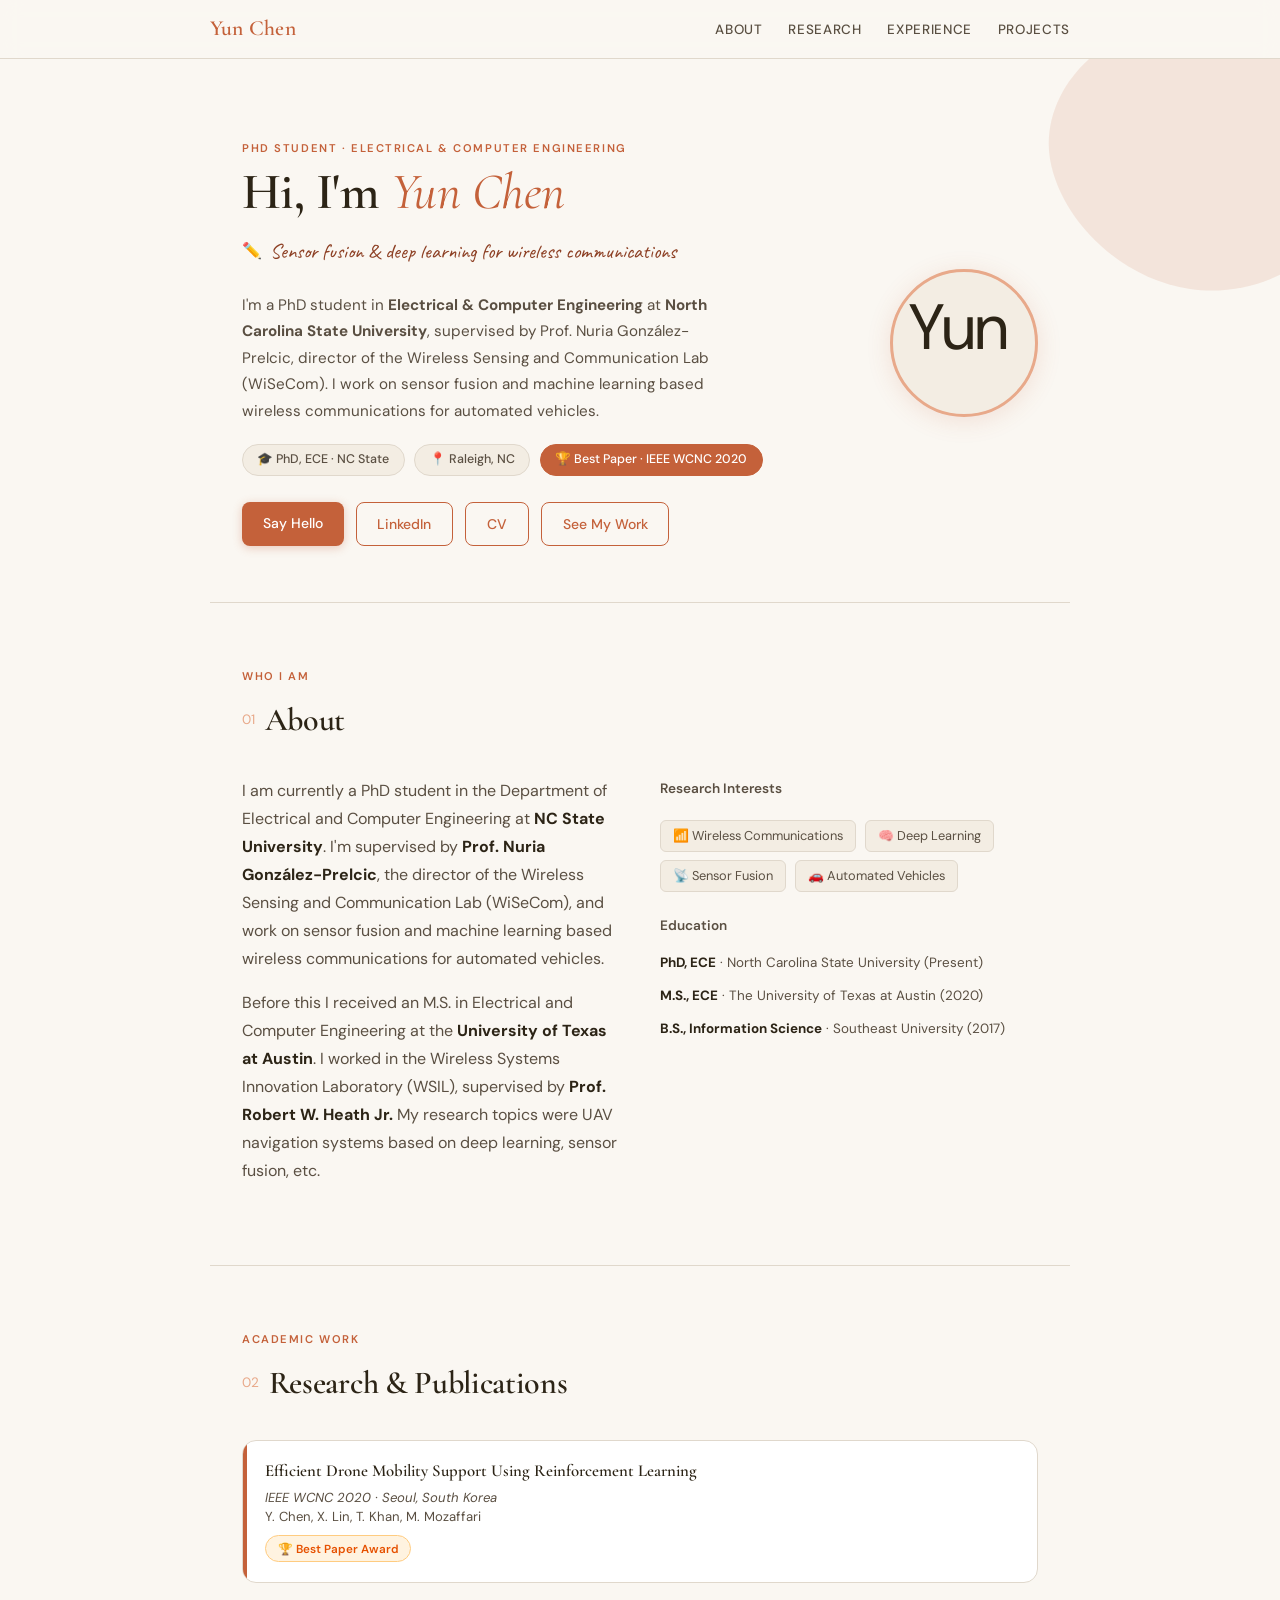
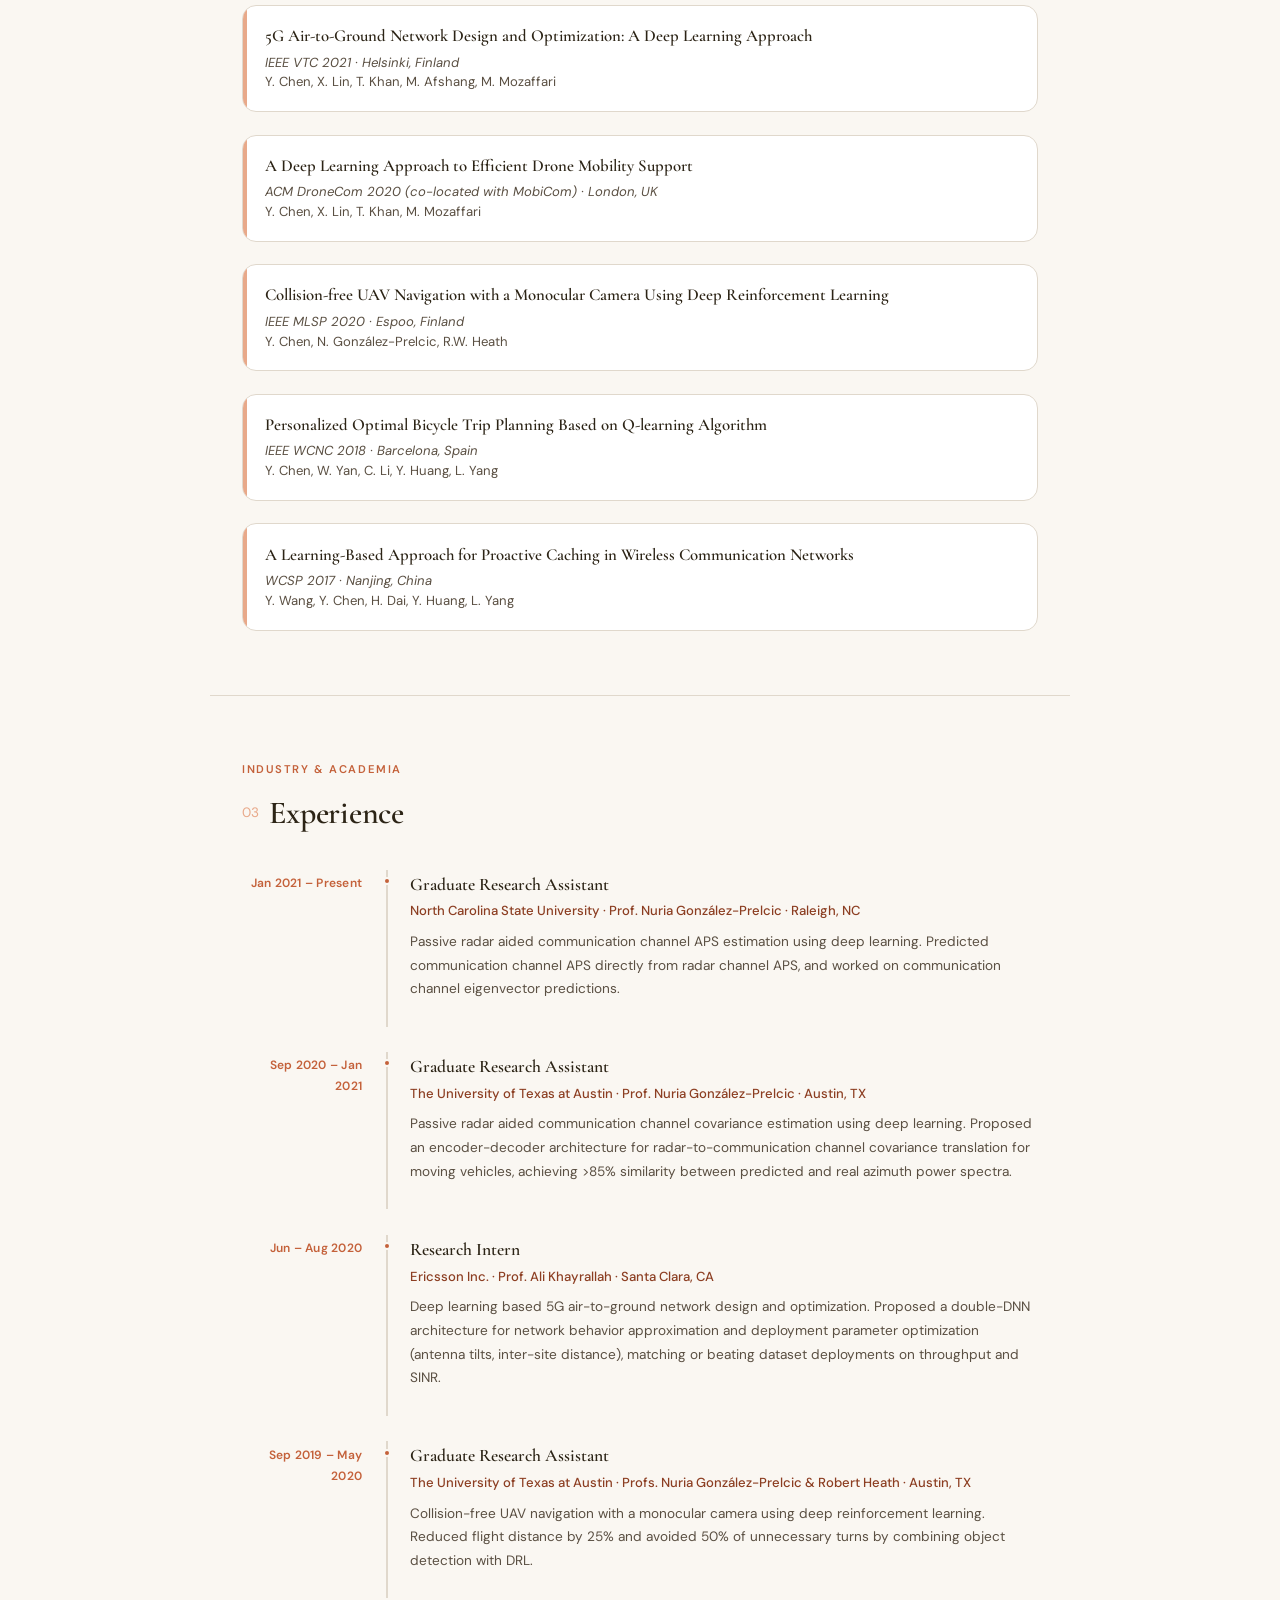
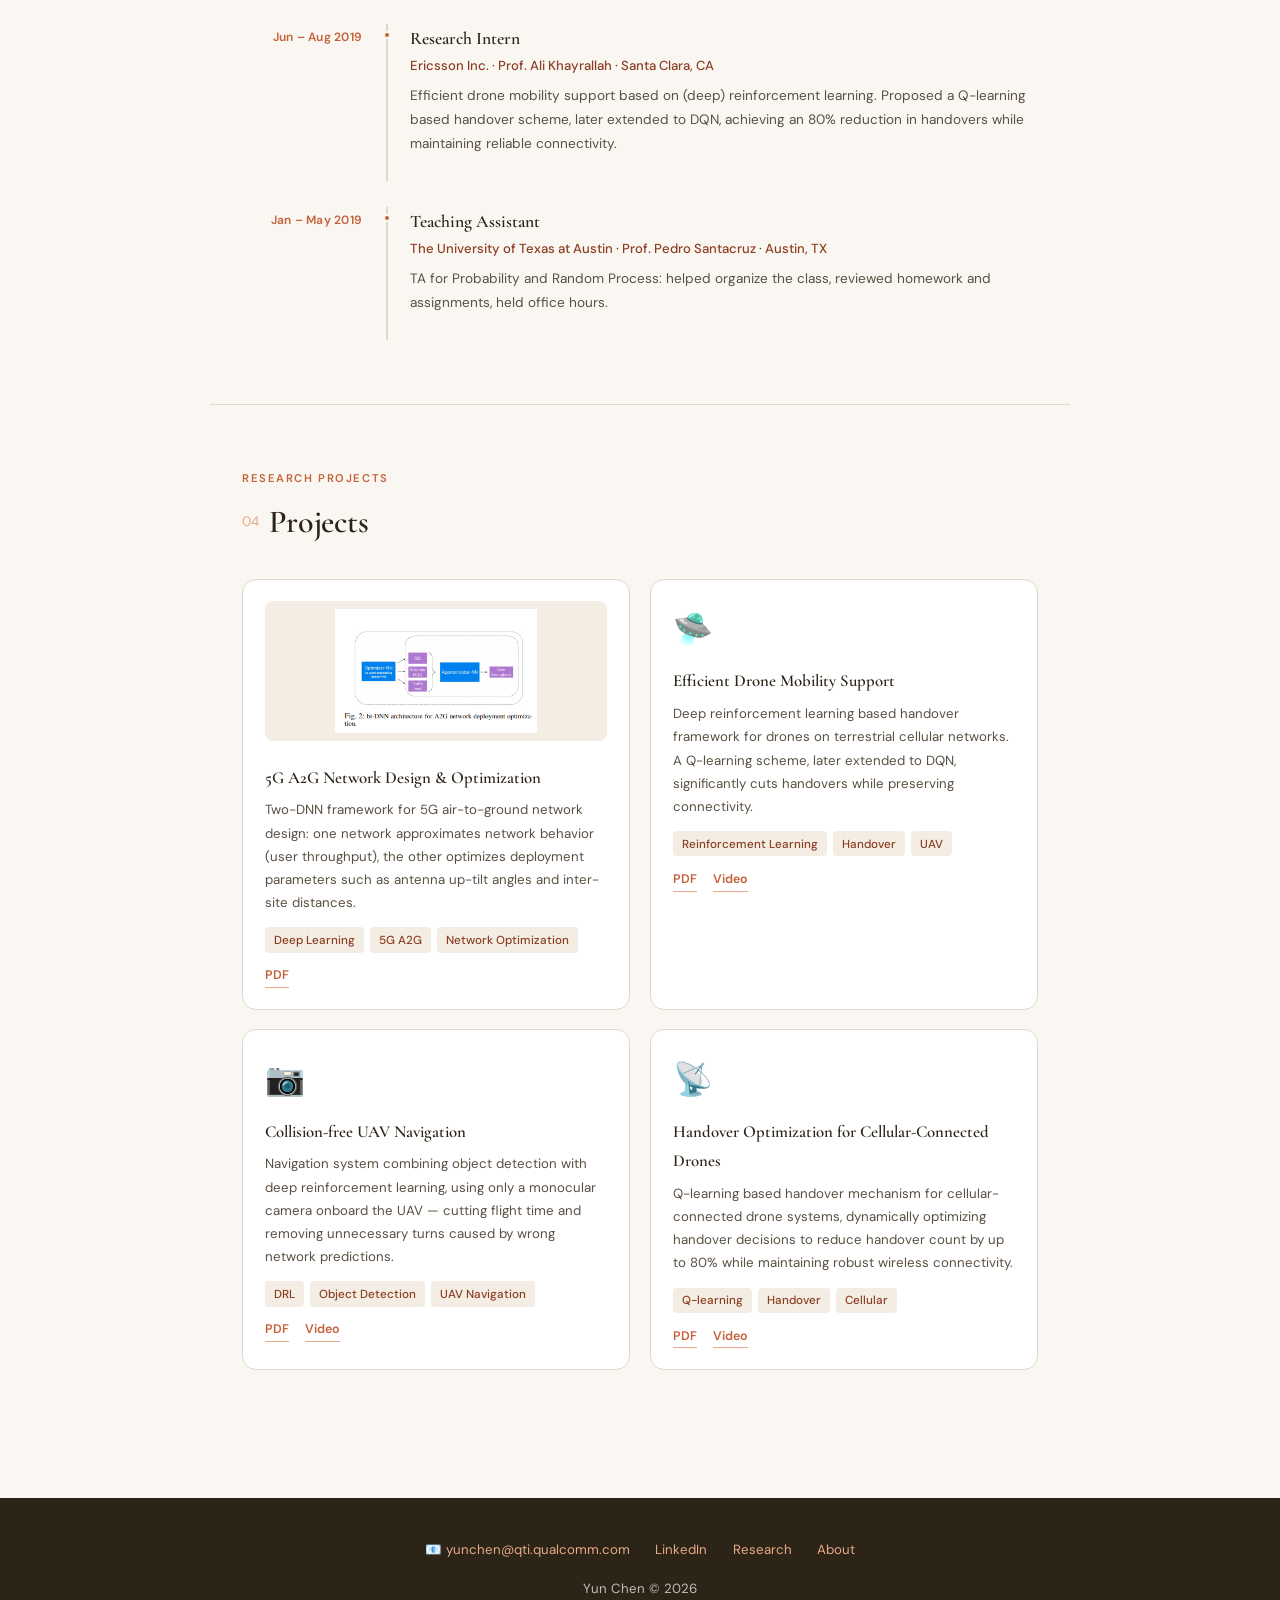
==== index.html @ 5a5adf8f "Replace Hugo/PaperMod site with static HTML/CSS/JS site - Remove Hugo infra: layouts/, _vendor/, the" ====
<!DOCTYPE html>
<html lang="en">
<head>
  <meta charset="UTF-8" />
  <meta name="viewport" content="width=device-width, initial-scale=1.0"/>
  <title>Yun Chen — PhD Student, ECE @ NC State</title>
  <meta name="description" content="Yun Chen — PhD student in Electrical &amp; Computer Engineering at NC State University. Sensor fusion and machine learning for wireless communications on automated vehicles." />
  <link rel="stylesheet" href="css/style.css" />
</head>
<body>

<!-- ═══ NAVIGATION ════════════════════════════ -->
<nav>
  <div class="nav-inner">
    <a class="nav-brand" href="#">Yun Chen</a>
    <ul class="nav-links">
      <li><a href="#about">About</a></li>
      <li><a href="#publications">Research</a></li>
      <li><a href="#experience">Experience</a></li>
      <li><a href="#projects">Projects</a></li>
    </ul>
  </div>
</nav>

<!-- ═══ HERO ══════════════════════════════════ -->
<div class="section-wrap">
  <!-- decorative warm blob -->
  <svg class="deco-blob" style="top:-40px;right:-80px;width:340px" viewBox="0 0 340 300" xmlns="http://www.w3.org/2000/svg">
    <path fill="#c4613a" d="M270,30 C320,50 350,120 330,180 C310,240 240,280 170,270 C100,260 40,200 30,140 C20,80 70,20 130,10 C190,0 220,10 270,30Z"/>
  </svg>

  <div class="hero">
    <div class="hero-text">
      <p class="section-label">PhD Student · Electrical &amp; Computer Engineering</p>
      <h1>Hi, I'm <em>Yun Chen</em></h1>
      <p class="hero-tagline">Sensor fusion &amp; deep learning for wireless communications</p>
      <p style="color:var(--ink-soft); max-width:480px; font-size:.95rem;">
        I'm a PhD student in <strong>Electrical &amp; Computer Engineering</strong> at
        <strong>North Carolina State University</strong>, supervised by
        Prof. Nuria González-Prelcic, director of the Wireless Sensing and
        Communication Lab (WiSeCom). I work on sensor fusion and machine
        learning based wireless communications for automated vehicles.
      </p>
      <div class="hero-meta">
        <span class="badge">🎓 PhD, ECE · NC State</span>
        <span class="badge">📍 Raleigh, NC</span>
        <span class="badge terra">🏆 Best Paper · IEEE WCNC 2020</span>
      </div>
      <div class="hero-cta">
        <a class="btn btn-primary" href="mailto:yunchen@qti.qualcomm.com">Say Hello</a>
        <a class="btn btn-ghost" href="https://www.linkedin.com/in/yun-chen-site/" target="_blank">LinkedIn</a>
        <a class="btn btn-ghost" href="files/CV_yunchen.pdf" target="_blank">CV</a>
        <a class="btn btn-ghost" href="#publications">See My Work</a>
      </div>
    </div>

    <div class="hero-avatar">
      <img src="assets/images/Yun_photo.png" alt="Yun Chen" />
    </div>
  </div>
</div>

<!-- ═══ ABOUT ════════════════════════════════  -->
<section class="section" id="about">
  <p class="section-label">Who I am</p>
  <h2 class="section-title"><span class="num">01</span> About</h2>
  <div class="about-grid">
    <div class="about-copy">
      <p>
        I am currently a PhD student in the Department of Electrical and
        Computer Engineering at <strong>NC State University</strong>. I'm
        supervised by <strong>Prof. Nuria González-Prelcic</strong>, the
        director of the Wireless Sensing and Communication Lab (WiSeCom),
        and work on sensor fusion and machine learning based wireless
        communications for automated vehicles.
      </p>
      <p>
        Before this I received an M.S. in Electrical and Computer
        Engineering at the <strong>University of Texas at Austin</strong>.
        I worked in the Wireless Systems Innovation Laboratory (WSIL),
        supervised by <strong>Prof. Robert W. Heath Jr.</strong> My research
        topics were UAV navigation systems based on deep learning, sensor
        fusion, etc.
      </p>
    </div>

    <div>
      <p style="font-size:.85rem; color:var(--ink-soft); margin-bottom:.8rem; font-weight:600;">Research Interests</p>
      <div class="interests-list">
        <span class="tag">📶 Wireless Communications</span>
        <span class="tag">🧠 Deep Learning</span>
        <span class="tag">📡 Sensor Fusion</span>
        <span class="tag">🚗 Automated Vehicles</span>
      </div>

      <p style="font-size:.85rem; color:var(--ink-soft); margin:1.4rem 0 .8rem; font-weight:600;">Education</p>
      <div class="edu-list">
        <div><strong>PhD, ECE</strong> · North Carolina State University (Present)</div>
        <div><strong>M.S., ECE</strong> · The University of Texas at Austin (2020)</div>
        <div><strong>B.S., Information Science</strong> · Southeast University (2017)</div>
      </div>
    </div>
  </div>
</section>

<!-- ═══ PUBLICATIONS ═════════════════════════  -->
<section class="section" id="publications">
  <p class="section-label">Academic Work</p>
  <h2 class="section-title"><span class="num">02</span> Research &amp; Publications</h2>
  <div class="pub-list">

    <div class="pub-card highlight">
      <h3>Efficient Drone Mobility Support Using Reinforcement Learning</h3>
      <p class="pub-venue">IEEE WCNC 2020 · Seoul, South Korea</p>
      <p>Y. Chen, X. Lin, T. Khan, M. Mozaffari</p>
      <span class="pub-award">🏆 Best Paper Award</span>
    </div>

    <div class="pub-card">
      <h3>5G Air-to-Ground Network Design and Optimization: A Deep Learning Approach</h3>
      <p class="pub-venue">IEEE VTC 2021 · Helsinki, Finland</p>
      <p>Y. Chen, X. Lin, T. Khan, M. Afshang, M. Mozaffari</p>
    </div>

    <div class="pub-card">
      <h3>A Deep Learning Approach to Efficient Drone Mobility Support</h3>
      <p class="pub-venue">ACM DroneCom 2020 (co-located with MobiCom) · London, UK</p>
      <p>Y. Chen, X. Lin, T. Khan, M. Mozaffari</p>
    </div>

    <div class="pub-card">
      <h3>Collision-free UAV Navigation with a Monocular Camera Using Deep Reinforcement Learning</h3>
      <p class="pub-venue">IEEE MLSP 2020 · Espoo, Finland</p>
      <p>Y. Chen, N. González-Prelcic, R.W. Heath</p>
    </div>

    <div class="pub-card">
      <h3>Personalized Optimal Bicycle Trip Planning Based on Q-learning Algorithm</h3>
      <p class="pub-venue">IEEE WCNC 2018 · Barcelona, Spain</p>
      <p>Y. Chen, W. Yan, C. Li, Y. Huang, L. Yang</p>
    </div>

    <div class="pub-card">
      <h3>A Learning-Based Approach for Proactive Caching in Wireless Communication Networks</h3>
      <p class="pub-venue">WCSP 2017 · Nanjing, China</p>
      <p>Y. Wang, Y. Chen, H. Dai, Y. Huang, L. Yang</p>
    </div>

  </div>
</section>

<!-- ═══ EXPERIENCE ════════════════════════════  -->
<section class="section" id="experience">
  <p class="section-label">Industry &amp; Academia</p>
  <h2 class="section-title"><span class="num">03</span> Experience</h2>
  <div class="timeline">

    <div class="tl-item">
      <div class="tl-time">Jan 2021 – Present</div>
      <div class="tl-body">
        <h3>Graduate Research Assistant</h3>
        <div class="org">North Carolina State University · Prof. Nuria González-Prelcic · Raleigh, NC</div>
        <p>Passive radar aided communication channel APS estimation using deep learning.
        Predicted communication channel APS directly from radar channel APS, and worked
        on communication channel eigenvector predictions.</p>
      </div>
    </div>

    <div class="tl-item">
      <div class="tl-time">Sep 2020 – Jan 2021</div>
      <div class="tl-body">
        <h3>Graduate Research Assistant</h3>
        <div class="org">The University of Texas at Austin · Prof. Nuria González-Prelcic · Austin, TX</div>
        <p>Passive radar aided communication channel covariance estimation using deep
        learning. Proposed an encoder-decoder architecture for radar-to-communication
        channel covariance translation for moving vehicles, achieving &gt;85% similarity
        between predicted and real azimuth power spectra.</p>
      </div>
    </div>

    <div class="tl-item">
      <div class="tl-time">Jun – Aug 2020</div>
      <div class="tl-body">
        <h3>Research Intern</h3>
        <div class="org">Ericsson Inc. · Prof. Ali Khayrallah · Santa Clara, CA</div>
        <p>Deep learning based 5G air-to-ground network design and optimization. Proposed
        a double-DNN architecture for network behavior approximation and deployment
        parameter optimization (antenna tilts, inter-site distance), matching or beating
        dataset deployments on throughput and SINR.</p>
      </div>
    </div>

    <div class="tl-item">
      <div class="tl-time">Sep 2019 – May 2020</div>
      <div class="tl-body">
        <h3>Graduate Research Assistant</h3>
        <div class="org">The University of Texas at Austin · Profs. Nuria González-Prelcic &amp; Robert Heath · Austin, TX</div>
        <p>Collision-free UAV navigation with a monocular camera using deep reinforcement
        learning. Reduced flight distance by 25% and avoided 50% of unnecessary turns by
        combining object detection with DRL.</p>
      </div>
    </div>

    <div class="tl-item">
      <div class="tl-time">Jun – Aug 2019</div>
      <div class="tl-body">
        <h3>Research Intern</h3>
        <div class="org">Ericsson Inc. · Prof. Ali Khayrallah · Santa Clara, CA</div>
        <p>Efficient drone mobility support based on (deep) reinforcement learning.
        Proposed a Q-learning based handover scheme, later extended to DQN, achieving an
        80% reduction in handovers while maintaining reliable connectivity.</p>
      </div>
    </div>

    <div class="tl-item">
      <div class="tl-time">Jan – May 2019</div>
      <div class="tl-body">
        <h3>Teaching Assistant</h3>
        <div class="org">The University of Texas at Austin · Prof. Pedro Santacruz · Austin, TX</div>
        <p>TA for Probability and Random Process: helped organize the class, reviewed
        homework and assignments, held office hours.</p>
      </div>
    </div>

  </div>
</section>

<!-- ═══ PROJECTS ══════════════════════════════  -->
<section class="section" id="projects">
  <p class="section-label">Research Projects</p>
  <h2 class="section-title"><span class="num">04</span> Projects</h2>
  <div class="projects-grid">

    <div class="proj-card">
      <img class="proj-thumb" src="assets/images/vtc21-featured.png" alt="Bi-DNN architecture for A2G network deployment optimization" />
      <h3>5G A2G Network Design &amp; Optimization</h3>
      <p>Two-DNN framework for 5G air-to-ground network design: one network approximates
      network behavior (user throughput), the other optimizes deployment parameters such
      as antenna up-tilt angles and inter-site distances.</p>
      <div class="proj-tags">
        <span>Deep Learning</span><span>5G A2G</span><span>Network Optimization</span>
      </div>
      <div class="proj-links">
        <a href="https://arxiv.org/abs/2011.08379" target="_blank">PDF</a>
      </div>
    </div>

    <div class="proj-card">
      <div class="proj-icon">🛸</div>
      <h3>Efficient Drone Mobility Support</h3>
      <p>Deep reinforcement learning based handover framework for drones on terrestrial
      cellular networks. A Q-learning scheme, later extended to DQN, significantly cuts
      handovers while preserving connectivity.</p>
      <div class="proj-tags">
        <span>Reinforcement Learning</span><span>Handover</span><span>UAV</span>
      </div>
      <div class="proj-links">
        <a href="https://dl.acm.org/doi/10.1145/3414045.3415948" target="_blank">PDF</a>
        <a href="https://www.youtube.com/embed/fkpk0JHfNaU" target="_blank">Video</a>
      </div>
    </div>

    <div class="proj-card">
      <div class="proj-icon">📷</div>
      <h3>Collision-free UAV Navigation</h3>
      <p>Navigation system combining object detection with deep reinforcement learning,
      using only a monocular camera onboard the UAV — cutting flight time and removing
      unnecessary turns caused by wrong network predictions.</p>
      <div class="proj-tags">
        <span>DRL</span><span>Object Detection</span><span>UAV Navigation</span>
      </div>
      <div class="proj-links">
        <a href="https://ieeexplore.ieee.org/document/9231577" target="_blank">PDF</a>
        <a href="https://www.youtube.com/embed/M79ctCjrBLc" target="_blank">Video</a>
      </div>
    </div>

    <div class="proj-card">
      <div class="proj-icon">📡</div>
      <h3>Handover Optimization for Cellular-Connected Drones</h3>
      <p>Q-learning based handover mechanism for cellular-connected drone systems,
      dynamically optimizing handover decisions to reduce handover count by up to 80%
      while maintaining robust wireless connectivity.</p>
      <div class="proj-tags">
        <span>Q-learning</span><span>Handover</span><span>Cellular</span>
      </div>
      <div class="proj-links">
        <a href="https://arxiv.org/abs/1911.09715" target="_blank">PDF</a>
        <a href="https://www.youtube.com/embed/KwLzNFFrAYo" target="_blank">Video</a>
      </div>
    </div>

  </div>
</section>

<!-- ═══ FOOTER ════════════════════════════════  -->
<footer>
  <div class="footer-links">
    <a href="mailto:yunchen@qti.qualcomm.com">📧 yunchen@qti.qualcomm.com</a>
    <a href="https://www.linkedin.com/in/yun-chen-site/" target="_blank">LinkedIn</a>
    <a href="#publications">Research</a>
    <a href="#about">About</a>
  </div>
  <p>Yun Chen © <span id="year"></span></p>
</footer>

<script src="js/main.js"></script>
</body>
</html>
---- css/style.css ----
/* ═══════════════════════════════════════════════
   style.css  —  Yun Chen Personal Site
   Font: Cormorant Garamond (headings/display)
         DM Sans (body)
         Caveat (handwritten accents)
   ═══════════════════════════════════════════════ */

/* ─── GOOGLE FONTS ─────────────────────────────── */
@import url('https://fonts.googleapis.com/css2?family=Cormorant+Garamond:ital,wght@0,300;0,400;0,500;0,600;0,700;1,400;1,600&family=DM+Sans:wght@300;400;500;600&family=Caveat:wght@500;600&display=swap');

/* ─── DESIGN TOKENS ────────────────────────────── */
:root {
  --ivory:      #faf7f2;
  --cream:      #f3ede3;
  --terra:      #c4613a;
  --terra-lt:   #e8a98a;
  --terra-dk:   #8c3e22;
  --ink:        #2c2416;
  --ink-soft:   #5a4f42;
  --rule:       #e0d8cc;
  --radius:     14px;
  --max-w:      860px;

  --font-display: 'Cormorant Garamond', Georgia, serif;
  --font-body:    'DM Sans', system-ui, sans-serif;
  --font-hand:    'Caveat', cursive;
}

/* ─── RESET ────────────────────────────────────── */
*, *::before, *::after { box-sizing: border-box; margin: 0; padding: 0; }
html { scroll-behavior: smooth; }

body {
  background: var(--ivory);
  color: var(--ink);
  font-family: var(--font-body);
  font-weight: 400;
  line-height: 1.75;
  font-size: 16px;
}

/* ─── DECORATIVE BLOB ──────────────────────────── */
.deco-blob { position: absolute; z-index: 0; opacity: .12; pointer-events: none; }
.section-wrap { position: relative; overflow: hidden; }

/* ─── NAVIGATION ────────────────────────────────  */
nav {
  position: sticky; top: 0; z-index: 100;
  background: rgba(250,247,242,.88);
  backdrop-filter: blur(10px);
  border-bottom: 1px solid var(--rule);
  padding: 0 2rem;
}
.nav-inner {
  max-width: var(--max-w); margin: auto;
  display: flex; align-items: center; justify-content: space-between;
  height: 58px;
}
.nav-brand {
  font-family: var(--font-display);
  font-size: 1.35rem; font-weight: 600;
  color: var(--terra); text-decoration: none;
  letter-spacing: .01em;
}
.nav-links { display: flex; gap: 1.6rem; list-style: none; }
.nav-links a {
  text-decoration: none; font-size: .84rem; font-weight: 500;
  color: var(--ink-soft); letter-spacing: .05em; text-transform: uppercase;
  transition: color .2s;
}
.nav-links a:hover { color: var(--terra); }

/* ─── HERO ──────────────────────────────────────  */
.hero {
  max-width: var(--max-w); margin: 0 auto;
  padding: 5rem 2rem 3.5rem;
  display: grid; grid-template-columns: 1fr auto;
  gap: 3rem; align-items: center;
}
.hero-text h1 {
  font-family: var(--font-display);
  font-size: clamp(2.4rem, 5.5vw, 3.2rem);
  font-weight: 600;
  line-height: 1.12; color: var(--ink);
  letter-spacing: -.01em;
}
.hero-text h1 em {
  font-style: italic; color: var(--terra);
  font-weight: 400;
}
.hero-tagline {
  font-family: var(--font-hand);
  font-size: 1.3rem; color: var(--terra-dk);
  margin: .7rem 0 1.4rem;
  display: flex; align-items: center; gap: .5rem;
}
.hero-tagline::before { content: "✏️"; font-size: 1rem; }
.hero-meta { display: flex; flex-wrap: wrap; gap: .6rem; margin-top: 1.2rem; }
.badge {
  display: inline-flex; align-items: center; gap: .35rem;
  background: var(--cream); border: 1px solid var(--rule);
  border-radius: 99px; padding: .28rem .9rem;
  font-size: .78rem; font-weight: 500; color: var(--ink-soft);
}
.badge.terra { background: var(--terra); color: #fff; border-color: var(--terra); }
.hero-avatar {
  width: 148px; height: 148px; border-radius: 50%;
  background: var(--cream);
  border: 3px solid var(--terra-lt);
  display: flex; align-items: center; justify-content: center;
  font-size: 4rem; flex-shrink: 0; position: relative;
  box-shadow: 0 4px 24px rgba(196,97,58,.15);
  overflow: hidden;
}
.hero-avatar img { width: 100%; height: 100%; object-fit: cover; border-radius: 50%; }
.hero-avatar::after {
  content: "";
  position: absolute; inset: -10px; border-radius: 50%;
  border: 2px dashed var(--terra-lt);
  animation: spin-slow 24s linear infinite;
}
@keyframes spin-slow { to { transform: rotate(360deg); } }
.hero-cta { display: flex; gap: .75rem; flex-wrap: wrap; margin-top: 1.6rem; }
.btn {
  display: inline-block; text-decoration: none;
  padding: .55rem 1.3rem; border-radius: 8px;
  font-size: .875rem; font-weight: 500; transition: all .2s;
}
.btn-primary {
  background: var(--terra); color: #fff;
  box-shadow: 0 2px 10px rgba(196,97,58,.3);
}
.btn-primary:hover { background: var(--terra-dk); transform: translateY(-1px); }
.btn-ghost {
  background: transparent; color: var(--terra);
  border: 1.5px solid var(--terra);
}
.btn-ghost:hover { background: var(--cream); }

/* ─── SECTION COMMON ─────────────────────────────  */
.section {
  max-width: var(--max-w); margin: 0 auto;
  padding: 4rem 2rem;
  border-top: 1px solid var(--rule);
}
.section-label {
  font-size: .7rem; font-weight: 600; letter-spacing: .14em;
  text-transform: uppercase; color: var(--terra); margin-bottom: .35rem;
}
.section-title {
  font-family: var(--font-display);
  font-size: 2rem; font-weight: 600;
  color: var(--ink); margin-bottom: 1.8rem;
  display: flex; align-items: center; gap: .55rem;
  letter-spacing: -.01em;
}
.section-title .num {
  font-size: .85rem; font-weight: 400;
  color: var(--terra-lt); font-family: var(--font-body);
  margin-right: .1rem; vertical-align: middle;
}

/* ─── ABOUT ──────────────────────────────────────  */
.about-grid {
  display: grid; grid-template-columns: 1fr 1fr; gap: 2.5rem;
  align-items: start;
}
.about-copy p { color: var(--ink-soft); margin-bottom: 1rem; }
.about-copy p strong { color: var(--ink); }
.interests-list { display: flex; flex-wrap: wrap; gap: .55rem; margin-top: 1.2rem; }
.tag {
  background: var(--cream); border: 1px solid var(--rule);
  border-radius: 6px; padding: .22rem .75rem;
  font-size: .8rem; color: var(--ink-soft);
}
.edu-list { display: flex; flex-direction: column; gap: .6rem; font-size: .84rem; color: var(--ink-soft); }
.edu-list strong { color: var(--ink); }

/* ─── PUBLICATIONS ───────────────────────────────  */
.pub-list { display: flex; flex-direction: column; gap: 1.4rem; }
.pub-card {
  background: #fff; border: 1px solid var(--rule);
  border-radius: var(--radius); padding: 1.2rem 1.4rem;
  transition: box-shadow .2s, transform .2s;
  position: relative; overflow: hidden;
}
.pub-card::before {
  content: ""; position: absolute; left: 0; top: 0; bottom: 0;
  width: 4px; background: var(--terra-lt); border-radius: 4px 0 0 4px;
}
.pub-card.highlight::before { background: var(--terra); }
.pub-card:hover { box-shadow: 0 6px 24px rgba(0,0,0,.07); transform: translateY(-2px); }
.pub-card h3 {
  font-family: var(--font-display);
  font-size: 1.05rem; font-weight: 600;
  color: var(--ink); margin-bottom: .3rem; line-height: 1.35;
}
.pub-card p { font-size: .82rem; color: var(--ink-soft); line-height: 1.5; }
.pub-award {
  display: inline-block; margin-top: .5rem;
  background: #fff3e0; border: 1px solid #ffcc80; border-radius: 99px;
  padding: .15rem .7rem; font-size: .73rem; font-weight: 600; color: #e65100;
}
.pub-venue { font-style: italic; color: var(--terra-dk); }

/* ─── EXPERIENCE ─────────────────────────────────  */
.timeline { display: flex; flex-direction: column; }
.tl-item { display: grid; grid-template-columns: 120px 1fr; gap: 1.5rem; }
.tl-item + .tl-item { padding-top: 1.6rem; }
.tl-time {
  text-align: right; font-size: .75rem; color: var(--terra);
  font-weight: 600; padding-top: .2rem; letter-spacing: .02em;
}
.tl-body {
  padding-bottom: 1.6rem; border-left: 2px solid var(--rule);
  padding-left: 1.4rem; position: relative;
}
.tl-body::before {
  content: "";
  position: absolute; left: -5px; top: .45rem;
  width: 8px; height: 8px; border-radius: 50%;
  background: var(--terra); border: 2px solid var(--ivory);
}
.tl-body h3 {
  font-family: var(--font-display);
  font-size: 1.1rem; font-weight: 600; color: var(--ink);
}
.tl-body .org { font-size: .82rem; color: var(--terra-dk); font-weight: 500; margin-bottom: .4rem; }
.tl-body p { font-size: .85rem; color: var(--ink-soft); }

/* ─── PROJECTS ───────────────────────────────────  */
.projects-grid { display: grid; grid-template-columns: 1fr 1fr; gap: 1.2rem; }
.proj-card {
  background: #fff; border: 1px solid var(--rule); border-radius: var(--radius);
  padding: 1.3rem 1.4rem;
  transition: box-shadow .2s, transform .2s;
}
.proj-card:hover { box-shadow: 0 6px 20px rgba(0,0,0,.07); transform: translateY(-2px); }
.proj-icon { font-size: 2rem; margin-bottom: .6rem; }
.proj-thumb {
  width: 100%; max-height: 140px; object-fit: contain;
  background: var(--cream); border-radius: 8px;
  margin-bottom: .8rem; padding: .5rem;
}
.proj-card h3 {
  font-family: var(--font-display);
  font-size: 1.05rem; font-weight: 600; margin-bottom: .4rem;
}
.proj-card p { font-size: .83rem; color: var(--ink-soft); }
.proj-tags { display: flex; flex-wrap: wrap; gap: .4rem; margin-top: .8rem; }
.proj-tags span {
  background: var(--cream); border-radius: 4px; padding: .15rem .55rem;
  font-size: .73rem; color: var(--terra-dk); font-weight: 500;
}
.proj-links { display: flex; gap: 1rem; margin-top: .8rem; }
.proj-links a {
  font-size: .78rem; font-weight: 600; color: var(--terra);
  text-decoration: none; border-bottom: 1px solid var(--terra-lt);
}
.proj-links a:hover { color: var(--terra-dk); }

/* ─── FOOTER ─────────────────────────────────────  */
footer {
  margin-top: 4rem;
  background: var(--ink); color: rgba(255,255,255,.7);
  padding: 2.5rem 2rem;
  text-align: center; font-size: .83rem;
}
footer a { color: var(--terra-lt); text-decoration: none; }
footer a:hover { color: #fff; }
.footer-links { display: flex; justify-content: center; gap: 1.6rem; margin-bottom: 1rem; flex-wrap: wrap; }

/* ─── RESPONSIVE ─────────────────────────────────  */
@media (max-width: 640px) {
  .hero { grid-template-columns: 1fr; }
  .hero-avatar { display: none; }
  .about-grid, .projects-grid { grid-template-columns: 1fr; }
  .tl-item { grid-template-columns: 1fr; }
  .tl-time { text-align: left; }
  .tl-body { border-left: none; padding-left: 0; }
  .tl-body::before { display: none; }
}
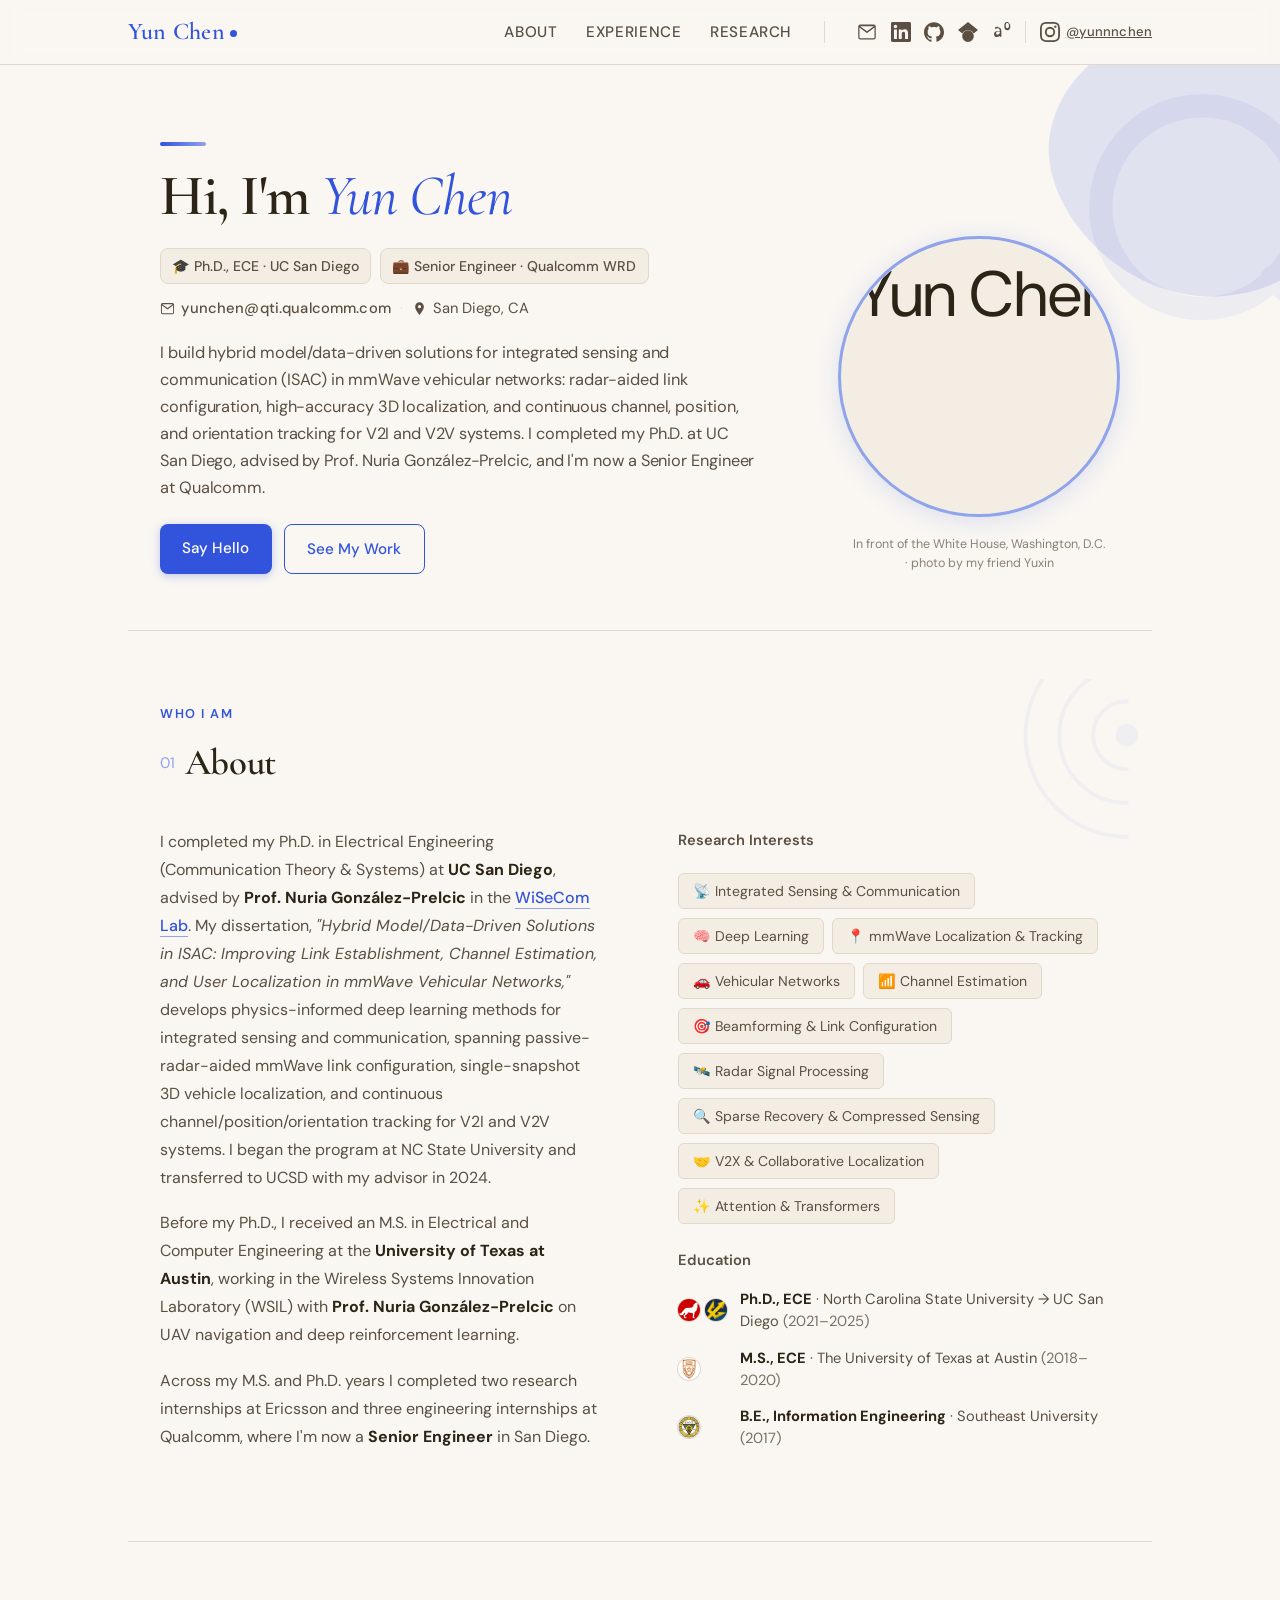
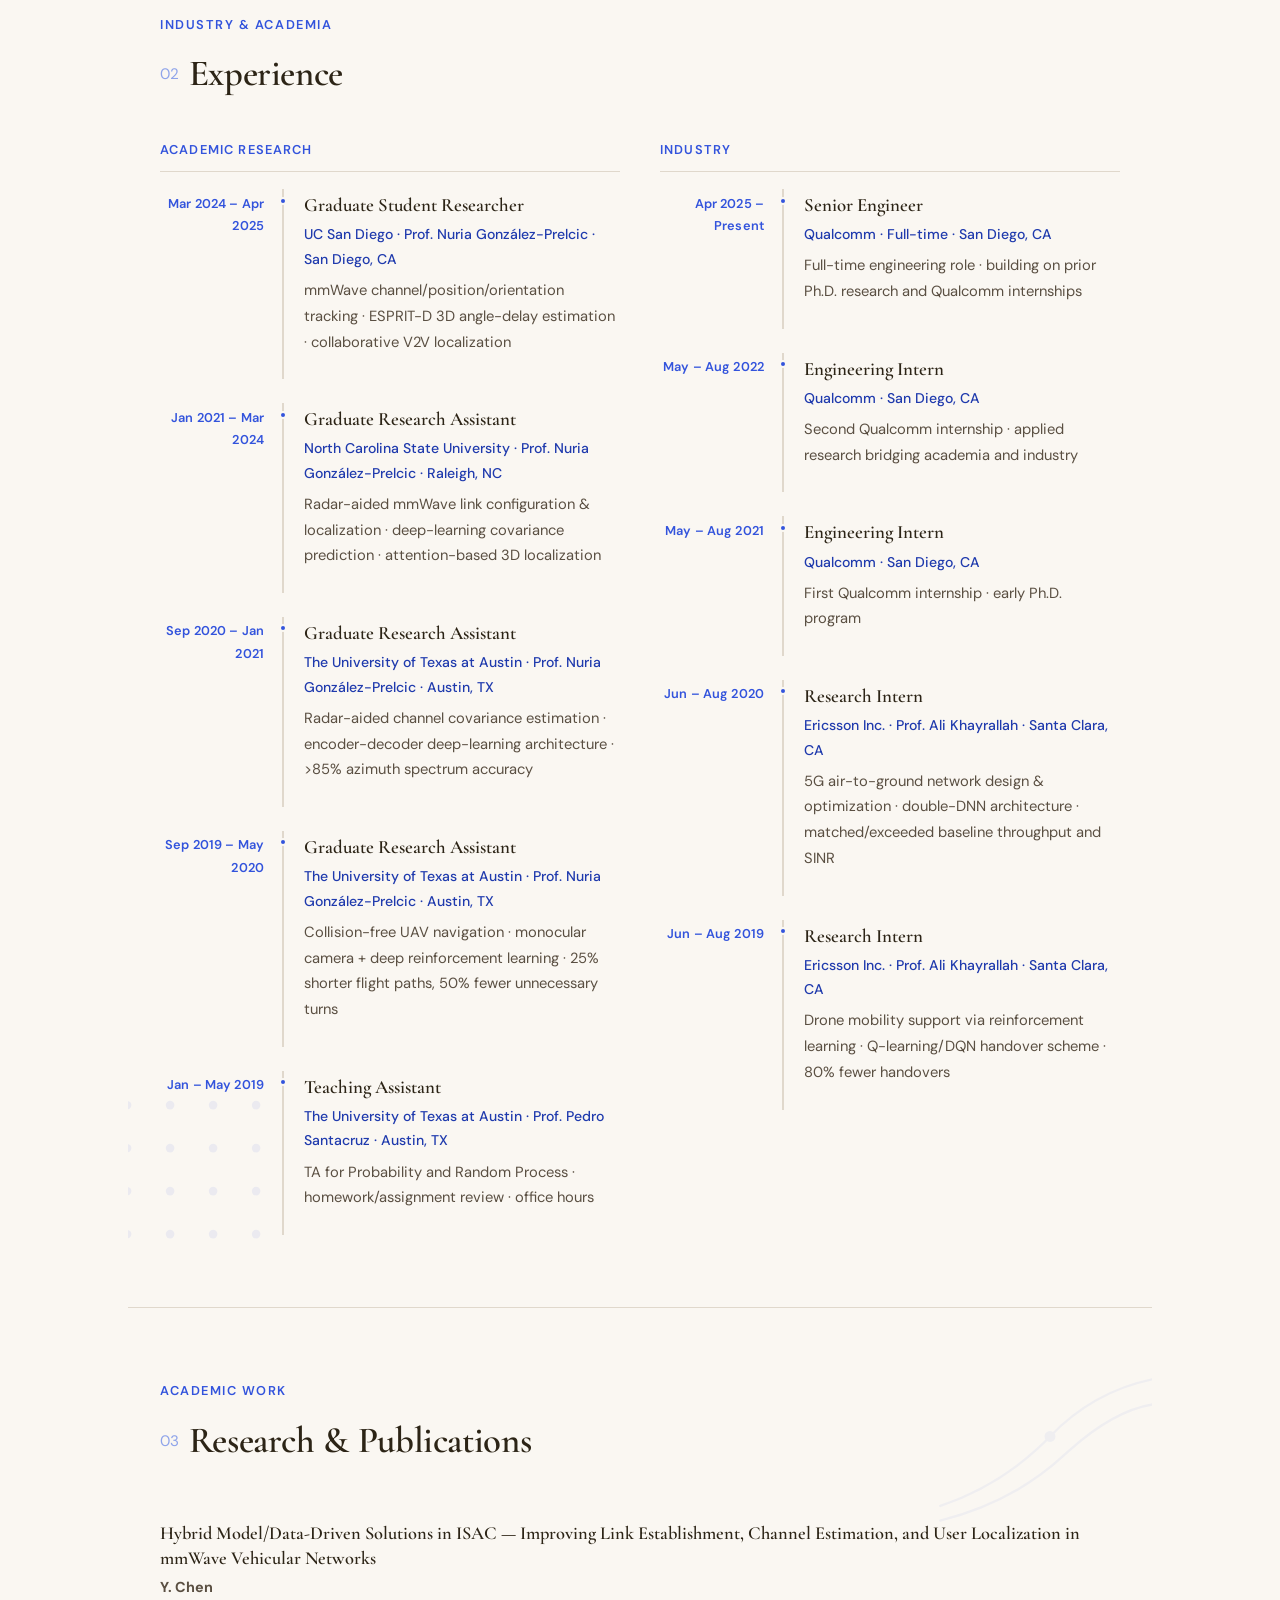
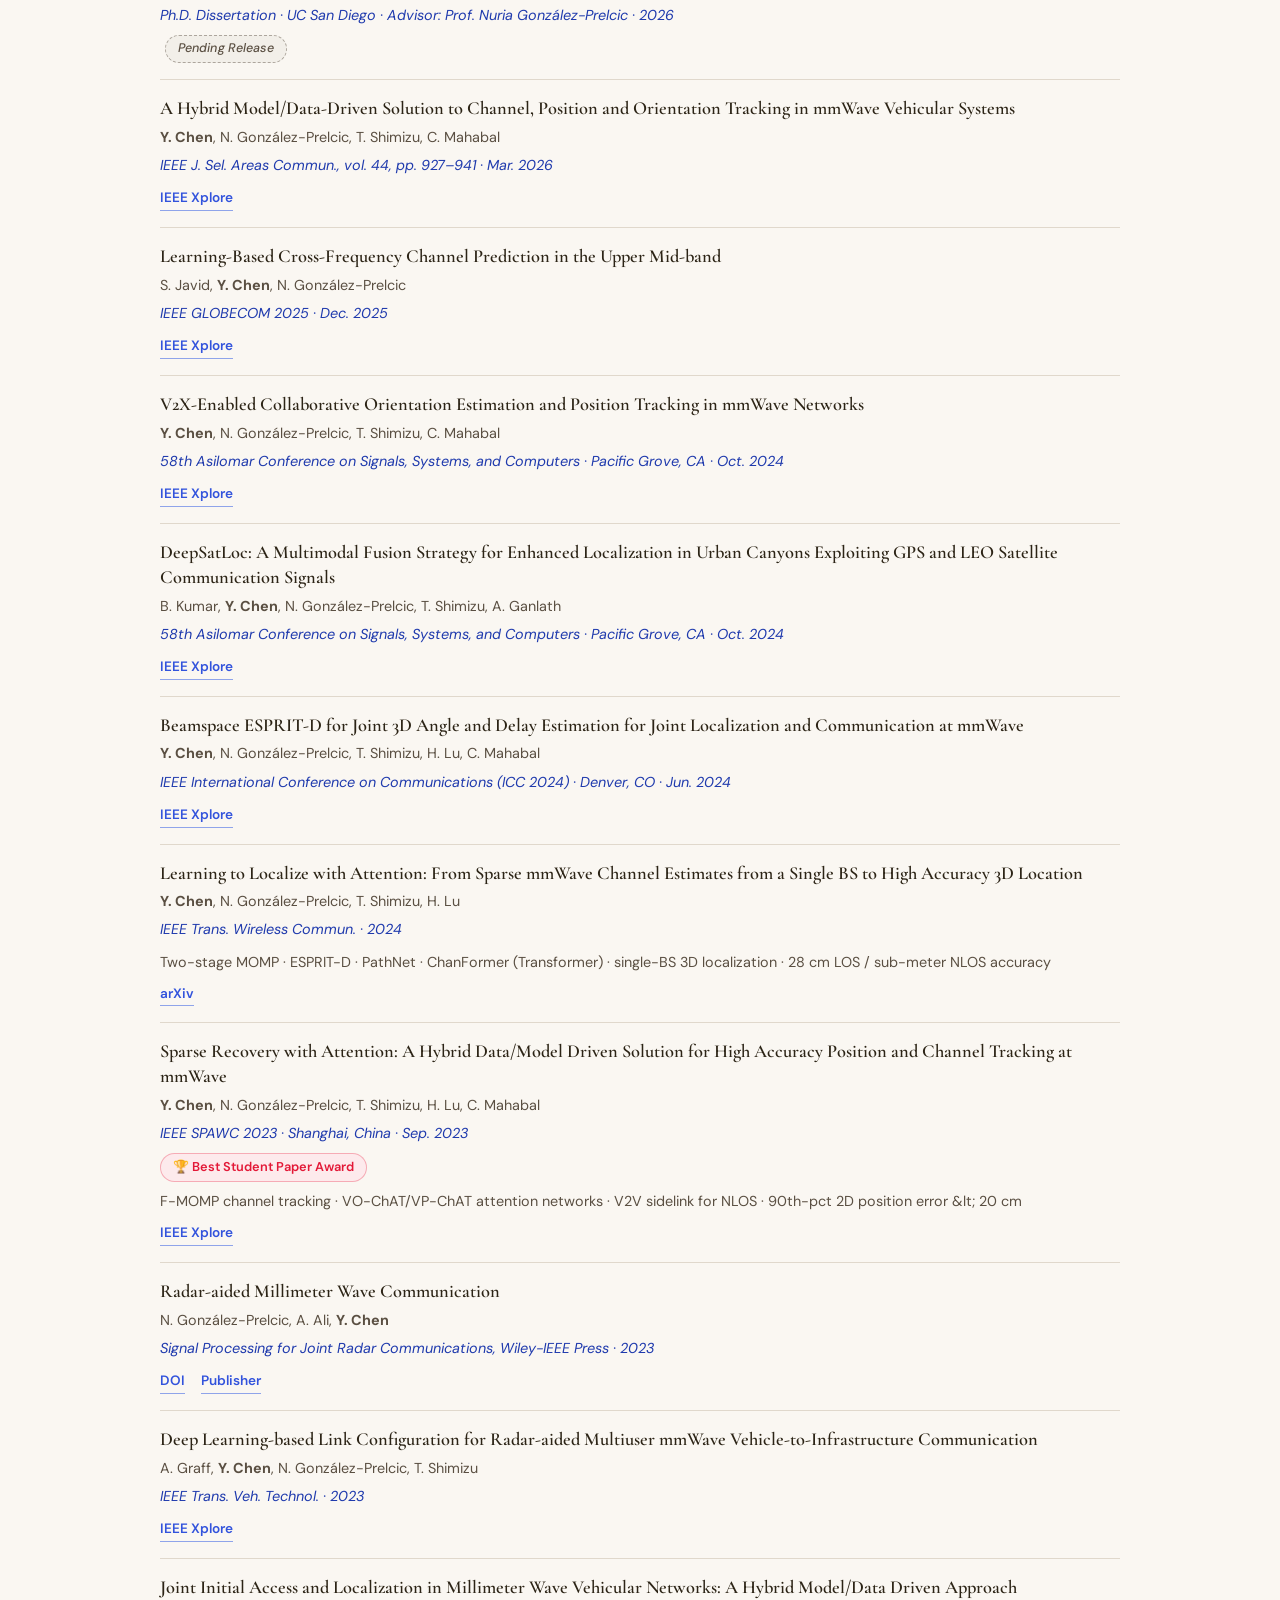
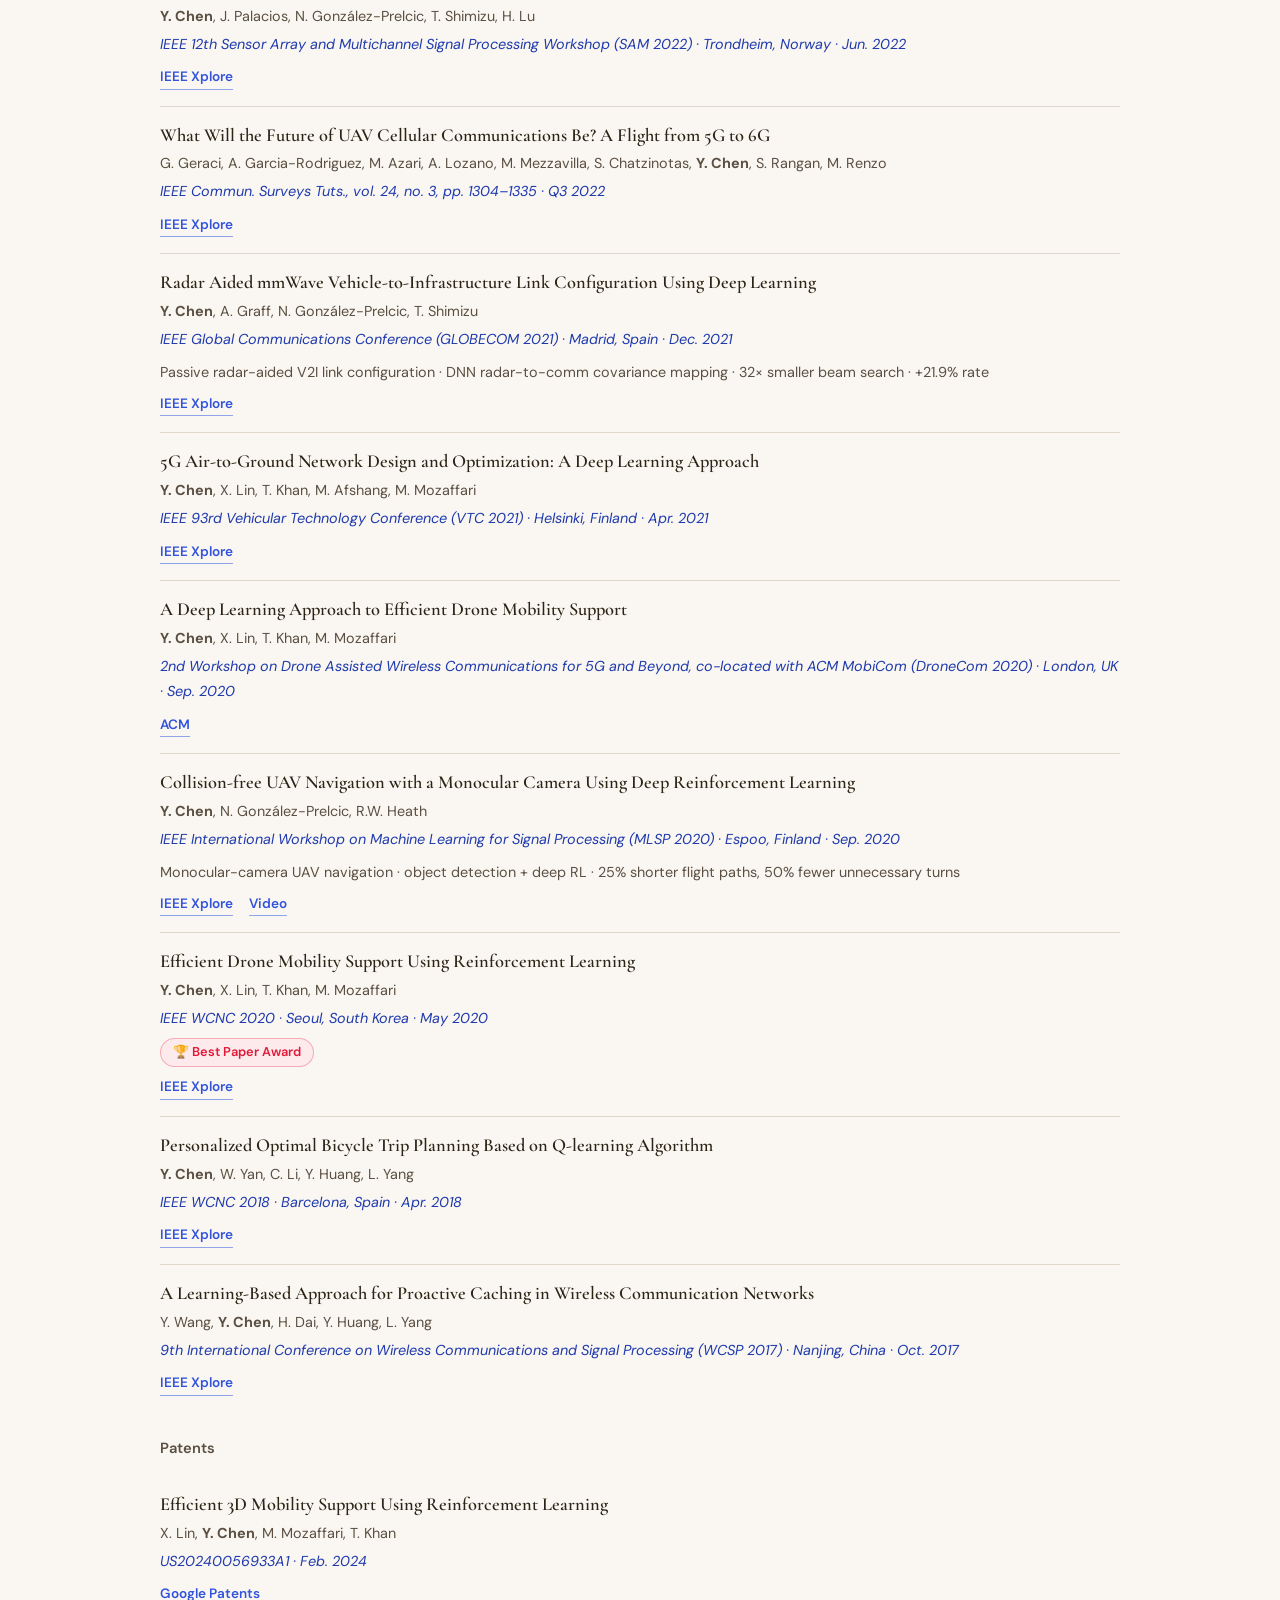
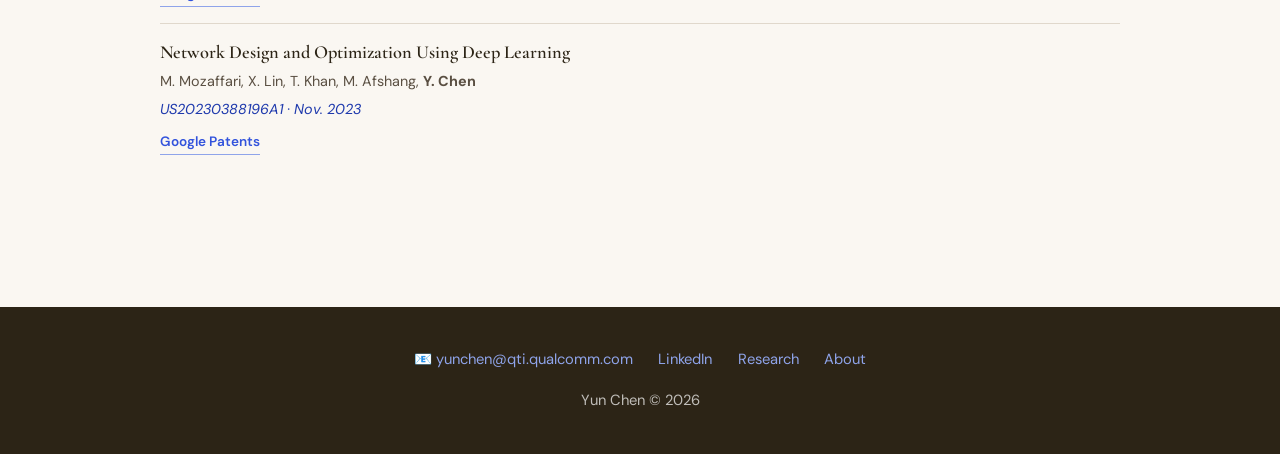
==== commit 6d04ac2b: "Rebuild site as plain HTML/CSS/JS with real content and richer publications - Add favicon, education" ====
--- a/index.html
+++ b/index.html
@@ -3,8 +3,9 @@
 <head>
   <meta charset="UTF-8" />
   <meta name="viewport" content="width=device-width, initial-scale=1.0"/>
-  <title>Yun Chen — PhD Student, ECE @ NC State</title>
-  <meta name="description" content="Yun Chen — PhD student in Electrical &amp; Computer Engineering at NC State University. Sensor fusion and machine learning for wireless communications on automated vehicles." />
+  <title>Yun Chen — Ph.D. · Senior Engineer, Qualcomm</title>
+  <meta name="description" content="Yun Chen — Ph.D. in Electrical Engineering from UC San Diego, now a Senior Engineer at Qualcomm. Hybrid model/data-driven ISAC: mmWave link configuration, localization, and tracking for vehicular networks." />
+  <link rel="icon" href="favicon.svg" type="image/svg+xml" />
   <link rel="stylesheet" href="css/style.css" />
 </head>
 <body>
@@ -12,284 +13,311 @@
 <!-- ═══ NAVIGATION ════════════════════════════ -->
 <nav>
   <div class="nav-inner">
-    <a class="nav-brand" href="#">Yun Chen</a>
-    <ul class="nav-links">
-      <li><a href="#about">About</a></li>
-      <li><a href="#publications">Research</a></li>
-      <li><a href="#experience">Experience</a></li>
-      <li><a href="#projects">Projects</a></li>
-    </ul>
+    <a class="nav-brand" href="#">Yun Chen<span></span></a>
+    <div class="nav-right">
+      <ul class="nav-links">
+        <li><a href="#about">About</a></li>
+        <li><a href="#experience">Experience</a></li>
+        <li><a href="#publications">Research</a></li>
+      </ul>
+      <ul class="nav-social">
+        <li><a href="mailto:yunchen@qti.qualcomm.com" aria-label="Email" title="Email">
+          <svg viewBox="0 0 24 24" role="img" aria-hidden="true"><path d="M1.5 5.5A2.5 2.5 0 0 1 4 3h16a2.5 2.5 0 0 1 2.5 2.5v13A2.5 2.5 0 0 1 20 21H4a2.5 2.5 0 0 1-2.5-2.5v-13Zm2.2-.5 8.3 6.2L20.3 5H3.7ZM21 6.7l-8.4 6.3a1 1 0 0 1-1.2 0L3 6.7v11.8c0 .6.4 1 1 1h16c.6 0 1-.4 1-1V6.7Z"/></svg>
+        </a></li>
+        <li><a href="https://www.linkedin.com/in/yun-chen-site/" target="_blank" rel="noopener" aria-label="LinkedIn" title="LinkedIn">
+          <svg viewBox="0 0 24 24" role="img" aria-hidden="true"><path d="M20.447 20.452h-3.554v-5.569c0-1.328-.027-3.037-1.852-3.037-1.853 0-2.136 1.445-2.136 2.939v5.667H9.351V9h3.414v1.561h.046c.477-.9 1.637-1.85 3.37-1.85 3.601 0 4.267 2.37 4.267 5.455v6.286zM5.337 7.433c-1.144 0-2.063-.926-2.063-2.065 0-1.138.92-2.063 2.063-2.063 1.14 0 2.064.925 2.064 2.063 0 1.139-.925 2.065-2.064 2.065zm1.782 13.019H3.555V9h3.564v11.452zM22.225 0H1.771C.792 0 0 .774 0 1.729v20.542C0 23.227.792 24 1.771 24h20.451C23.2 24 24 23.227 24 22.271V1.729C24 .774 23.2 0 22.225 0z"/></svg>
+        </a></li>
+        <li><a href="https://github.com/YunChen011" target="_blank" rel="noopener" aria-label="GitHub" title="GitHub">
+          <svg viewBox="0 0 24 24" role="img" aria-hidden="true"><path d="M12 .297c-6.63 0-12 5.373-12 12 0 5.303 3.438 9.8 8.205 11.385.6.113.82-.258.82-.577 0-.285-.01-1.04-.015-2.04-3.338.724-4.042-1.61-4.042-1.61C4.422 18.07 3.633 17.7 3.633 17.7c-1.087-.744.084-.729.084-.729 1.205.084 1.838 1.236 1.838 1.236 1.07 1.835 2.809 1.305 3.495.998.108-.776.417-1.305.76-1.605-2.665-.3-5.466-1.332-5.466-5.93 0-1.31.465-2.38 1.235-3.22-.135-.303-.54-1.523.105-3.176 0 0 1.005-.322 3.3 1.23.96-.267 1.98-.399 3-.405 1.02.006 2.04.138 3 .405 2.28-1.552 3.285-1.23 3.285-1.23.645 1.653.24 2.873.12 3.176.765.84 1.23 1.91 1.23 3.22 0 4.61-2.805 5.625-5.475 5.92.42.36.81 1.096.81 2.22 0 1.606-.015 2.896-.015 3.286 0 .315.21.69.825.57C20.565 22.092 24 17.592 24 12.297c0-6.627-5.373-12-12-12"/></svg>
+        </a></li>
+        <li><a href="https://scholar.google.com/citations?user=slpLIY8AAAAJ&hl=en" target="_blank" rel="noopener" aria-label="Google Scholar" title="Google Scholar">
+          <svg viewBox="0 0 24 24" role="img" aria-hidden="true"><path d="M5.242 13.769L0 9.5 12 0l12 9.5-5.242 4.269C17.548 11.249 14.978 9.5 12 9.5c-2.977 0-5.548 1.748-6.758 4.269zM12 10a7 7 0 1 0 0 14 7 7 0 0 0 0-14z"/></svg>
+        </a></li>
+        <li><a href="https://www.researchgate.net/profile/Yun-Chen-57" target="_blank" rel="noopener" aria-label="ResearchGate" title="ResearchGate">
+          <svg viewBox="0 0 24 24" role="img" aria-hidden="true"><path d="M19.586 0c-.818 0-1.508.19-2.073.565-.563.377-.97.936-1.213 1.68a3.193 3.193 0 0 0-.112.437 8.365 8.365 0 0 0-.078.53 9 9 0 0 0-.05.727c-.01.282-.013.621-.013 1.016a31.121 31.121 0 0 0 .014 1.017c.01.28.027.523.05.727.023.203.048.38.078.529.03.148.068.294.111.437.243.744.65 1.303 1.214 1.68.565.376 1.255.564 2.073.564.786 0 1.469-.212 2.05-.635.579-.423.983-.997 1.208-1.72.06-.18.109-.344.146-.494.037-.15.065-.313.081-.483.017-.17.028-.36.034-.568.006-.207.009-.454.009-.738 0-.31-.006-.578-.019-.804a5.667 5.667 0 0 0-.06-.599 3.24 3.24 0 0 0-.108-.47c-.043-.144-.093-.288-.151-.432a3.397 3.397 0 0 0-1.208-1.514C21.055.212 20.372 0 19.586 0zm.006 1.19c.484 0 .87.132 1.16.397.288.264.487.622.596 1.073.05.207.086.44.106.699.02.259.03.573.03.94 0 .376-.01.695-.03.955-.02.26-.055.492-.106.699-.11.451-.308.809-.596 1.073-.29.264-.676.397-1.16.397-.484 0-.87-.133-1.16-.397-.288-.264-.487-.622-.596-1.073a4.062 4.062 0 0 1-.106-.699 11.29 11.29 0 0 1-.03-.954c0-.368.01-.682.03-.94.02-.26.055-.493.106-.7.11-.451.308-.809.596-1.073.29-.265.676-.397 1.16-.397zM8.217 5.836c-1.69 0-2.79.42-3.681 1.204l.759 1.24c.774-.564 1.469-.834 2.446-.834 1.83 0 2.755.984 2.755 2.94v.699c-.699-.17-1.44-.255-2.216-.255-2.612 0-4.638 1.322-4.638 3.738 0 2.415 1.865 3.35 3.71 3.35 1.578 0 2.556-.578 3.201-1.421v1.209h1.902v-7.028c0-2.98-1.744-4.482-4.438-4.482zm.343 5.518c.712 0 1.4.096 2.033.288v1.107c0 1.322-1.152 2.415-2.688 2.415-1.152 0-1.9-.578-1.9-1.66 0-1.323 1.322-2.15 2.555-2.15z"/></svg>
+        </a></li>
+        <li class="nav-social-ig"><a href="https://www.instagram.com/yunnnchen" target="_blank" rel="noopener" aria-label="Instagram (@yunnnchen)" title="Instagram · @yunnnchen">
+          <svg viewBox="0 0 24 24" role="img" aria-hidden="true"><path d="M12 2.163c3.204 0 3.584.012 4.85.07 3.252.148 4.771 1.691 4.919 4.919.058 1.265.069 1.645.069 4.849 0 3.205-.012 3.584-.069 4.849-.149 3.225-1.664 4.771-4.919 4.919-1.266.058-1.644.07-4.85.07-3.204 0-3.584-.012-4.849-.07-3.26-.149-4.771-1.699-4.919-4.92-.058-1.265-.07-1.644-.07-4.849 0-3.204.012-3.583.07-4.849.149-3.227 1.664-4.771 4.919-4.919 1.266-.057 1.645-.069 4.849-.069zM12 0C8.741 0 8.333.014 7.053.072 2.695.272.273 2.69.073 7.052.014 8.333 0 8.741 0 12c0 3.259.014 3.668.072 4.948.2 4.358 2.618 6.78 6.98 6.98C8.333 23.986 8.741 24 12 24c3.259 0 3.668-.014 4.948-.072 4.354-.2 6.782-2.618 6.979-6.98.059-1.28.073-1.689.073-4.948 0-3.259-.014-3.667-.072-4.947-.196-4.354-2.617-6.78-6.979-6.98C15.668.014 15.259 0 12 0zm0 5.838a6.162 6.162 0 1 0 0 12.324 6.162 6.162 0 0 0 0-12.324zM12 16a4 4 0 1 1 0-8 4 4 0 0 1 0 8zm6.406-11.845a1.44 1.44 0 1 0 0 2.881 1.44 1.44 0 0 0 0-2.881z"/></svg>
+          <span class="nav-ig-handle">@yunnnchen</span>
+        </a></li>
+      </ul>
+    </div>
   </div>
 </nav>
 
 <!-- ═══ HERO ══════════════════════════════════ -->
 <div class="section-wrap">
+  <!-- Qualcomm Q decorative shape -->
+  <svg class="deco-q" viewBox="0 0 200 200" xmlns="http://www.w3.org/2000/svg">
+    <circle cx="94" cy="94" r="78" fill="none" stroke="#3253DC" stroke-width="18"/>
+    <line x1="148" y1="148" x2="192" y2="192" stroke="#3253DC" stroke-width="18" stroke-linecap="round"/>
+  </svg>
   <!-- decorative warm blob -->
   <svg class="deco-blob" style="top:-40px;right:-80px;width:340px" viewBox="0 0 340 300" xmlns="http://www.w3.org/2000/svg">
-    <path fill="#c4613a" d="M270,30 C320,50 350,120 330,180 C310,240 240,280 170,270 C100,260 40,200 30,140 C20,80 70,20 130,10 C190,0 220,10 270,30Z"/>
+    <path fill="#3253DC" d="M270,30 C320,50 350,120 330,180 C310,240 240,280 170,270 C100,260 40,200 30,140 C20,80 70,20 130,10 C190,0 220,10 270,30Z"/>
   </svg>
 
   <div class="hero">
     <div class="hero-text">
-      <p class="section-label">PhD Student · Electrical &amp; Computer Engineering</p>
+      <div class="hero-accent"></div>
       <h1>Hi, I'm <em>Yun Chen</em></h1>
-      <p class="hero-tagline">Sensor fusion &amp; deep learning for wireless communications</p>
-      <p style="color:var(--ink-soft); max-width:480px; font-size:.95rem;">
-        I'm a PhD student in <strong>Electrical &amp; Computer Engineering</strong> at
-        <strong>North Carolina State University</strong>, supervised by
-        Prof. Nuria González-Prelcic, director of the Wireless Sensing and
-        Communication Lab (WiSeCom). I work on sensor fusion and machine
-        learning based wireless communications for automated vehicles.
-      </p>
       <div class="hero-meta">
-        <span class="badge">🎓 PhD, ECE · NC State</span>
-        <span class="badge">📍 Raleigh, NC</span>
-        <span class="badge terra">🏆 Best Paper · IEEE WCNC 2020</span>
-      </div>
+        <span class="badge">🎓 Ph.D., ECE · UC San Diego</span>
+        <span class="badge">💼 Senior Engineer · Qualcomm WRD</span>
+      </div>
+      <p class="hero-contact">
+        <a href="mailto:yunchen@qti.qualcomm.com"><span class="hero-contact-icon icon-mail"></span>yunchen@qti.qualcomm.com</a>
+        <span class="hero-contact-sep">·</span>
+        <span class="hero-contact-loc"><span class="hero-contact-icon icon-pin"></span>San Diego, CA</span>
+      </p>
+      <p class="hero-desc">
+        I build hybrid model/data-driven solutions for integrated sensing
+        and communication (ISAC) in mmWave vehicular networks: radar-aided
+        link configuration, high-accuracy 3D localization, and continuous
+        channel, position, and orientation tracking for V2I and V2V systems.
+        I completed my Ph.D. at UC San Diego, advised by Prof. Nuria
+        González-Prelcic, and I'm now a Senior Engineer at Qualcomm.
+      </p>
       <div class="hero-cta">
         <a class="btn btn-primary" href="mailto:yunchen@qti.qualcomm.com">Say Hello</a>
-        <a class="btn btn-ghost" href="https://www.linkedin.com/in/yun-chen-site/" target="_blank">LinkedIn</a>
-        <a class="btn btn-ghost" href="files/CV_yunchen.pdf" target="_blank">CV</a>
         <a class="btn btn-ghost" href="#publications">See My Work</a>
       </div>
     </div>
 
-    <div class="hero-avatar">
-      <img src="assets/images/Yun_photo.png" alt="Yun Chen" />
-    </div>
+    <figure class="hero-figure">
+      <div class="hero-avatar">
+        <img src="assets/images/Yun_photo.png" alt="Yun Chen" />
+      </div>
+      <figcaption class="hero-photo-credit">In front of the White House, Washington, D.C. · photo by my friend Yuxin</figcaption>
+    </figure>
   </div>
 </div>
 
 <!-- ═══ ABOUT ════════════════════════════════  -->
 <section class="section" id="about">
+  <span class="deco deco-arcs deco-tr" aria-hidden="true">
+    <svg viewBox="0 0 100 100" xmlns="http://www.w3.org/2000/svg" fill="none" stroke="currentColor" stroke-width="1.4" stroke-linecap="round">
+      <circle cx="82" cy="20" r="4" fill="currentColor" stroke="none"/>
+      <path d="M82 32 A12 12 0 0 1 82 8"/>
+      <path d="M82 44 A24 24 0 0 1 82 -4"/>
+      <path d="M82 56 A36 36 0 0 1 82 -16"/>
+    </svg>
+  </span>
   <p class="section-label">Who I am</p>
   <h2 class="section-title"><span class="num">01</span> About</h2>
   <div class="about-grid">
     <div class="about-copy">
       <p>
-        I am currently a PhD student in the Department of Electrical and
-        Computer Engineering at <strong>NC State University</strong>. I'm
-        supervised by <strong>Prof. Nuria González-Prelcic</strong>, the
-        director of the Wireless Sensing and Communication Lab (WiSeCom),
-        and work on sensor fusion and machine learning based wireless
-        communications for automated vehicles.
+        I completed my Ph.D. in Electrical Engineering (Communication
+        Theory &amp; Systems) at <strong>UC San Diego</strong>,
+        advised by <strong>Prof. Nuria González-Prelcic</strong> in the
+        <a href="https://www.wisecomlab.com/" target="_blank" rel="noopener">WiSeCom Lab</a>. My
+        dissertation, <em>"Hybrid Model/Data-Driven Solutions in ISAC:
+        Improving Link Establishment, Channel Estimation, and User
+        Localization in mmWave Vehicular Networks,"</em> develops
+        physics-informed deep learning methods for integrated sensing
+        and communication, spanning passive-radar-aided mmWave link
+        configuration, single-snapshot 3D vehicle localization, and
+        continuous channel/position/orientation tracking for V2I and
+        V2V systems. I began the program at NC State University and
+        transferred to UCSD with my advisor in 2024.
       </p>
       <p>
-        Before this I received an M.S. in Electrical and Computer
-        Engineering at the <strong>University of Texas at Austin</strong>.
-        I worked in the Wireless Systems Innovation Laboratory (WSIL),
-        supervised by <strong>Prof. Robert W. Heath Jr.</strong> My research
-        topics were UAV navigation systems based on deep learning, sensor
-        fusion, etc.
+        Before my Ph.D., I received an M.S. in Electrical and Computer
+        Engineering at the <strong>University of Texas at Austin</strong>,
+        working in the Wireless Systems Innovation Laboratory (WSIL) with
+        <strong>Prof. Nuria González-Prelcic</strong> on UAV navigation
+        and deep reinforcement learning.
+      </p>
+      <p>
+        Across my M.S. and Ph.D. years I completed two research
+        internships at Ericsson and three engineering internships at
+        Qualcomm, where I'm now a <strong>Senior Engineer</strong> in
+        San Diego.
       </p>
     </div>
 
     <div>
-      <p style="font-size:.85rem; color:var(--ink-soft); margin-bottom:.8rem; font-weight:600;">Research Interests</p>
+      <p class="about-label">Research Interests</p>
       <div class="interests-list">
-        <span class="tag">📶 Wireless Communications</span>
+        <span class="tag">📡 Integrated Sensing &amp; Communication</span>
         <span class="tag">🧠 Deep Learning</span>
-        <span class="tag">📡 Sensor Fusion</span>
-        <span class="tag">🚗 Automated Vehicles</span>
-      </div>
-
-      <p style="font-size:.85rem; color:var(--ink-soft); margin:1.4rem 0 .8rem; font-weight:600;">Education</p>
+        <span class="tag">📍 mmWave Localization &amp; Tracking</span>
+        <span class="tag">🚗 Vehicular Networks</span>
+        <span class="tag">📶 Channel Estimation</span>
+        <span class="tag">🎯 Beamforming &amp; Link Configuration</span>
+        <span class="tag">🛰️ Radar Signal Processing</span>
+        <span class="tag">🔍 Sparse Recovery &amp; Compressed Sensing</span>
+        <span class="tag">🤝 V2X &amp; Collaborative Localization</span>
+        <span class="tag">✨ Attention &amp; Transformers</span>
+      </div>
+
+      <p class="about-label mt">Education</p>
       <div class="edu-list">
-        <div><strong>PhD, ECE</strong> · North Carolina State University (Present)</div>
-        <div><strong>M.S., ECE</strong> · The University of Texas at Austin (2020)</div>
-        <div><strong>B.S., Information Science</strong> · Southeast University (2017)</div>
-      </div>
-    </div>
+        <div class="edu-item">
+          <span class="edu-icons">
+            <img class="edu-logo" src="assets/images/edu-ncstate.png" alt="North Carolina State University" loading="lazy" />
+            <img class="edu-logo" src="assets/images/edu-ucsd.png" alt="UC San Diego" loading="lazy" />
+          </span>
+          <span class="edu-text"><strong>Ph.D., ECE</strong> · North Carolina State University → UC San Diego <span class="edu-dates">(2021–2025)</span></span>
+        </div>
+        <div class="edu-item">
+          <span class="edu-icons">
+            <img class="edu-logo" src="assets/images/edu-utaustin.png" alt="The University of Texas at Austin" loading="lazy" />
+          </span>
+          <span class="edu-text"><strong>M.S., ECE</strong> · The University of Texas at Austin <span class="edu-dates">(2018–2020)</span></span>
+        </div>
+        <div class="edu-item">
+          <span class="edu-icons">
+            <img class="edu-logo" src="assets/images/edu-seu.png" alt="Southeast University" loading="lazy" />
+          </span>
+          <span class="edu-text"><strong>B.E., Information Engineering</strong> · Southeast University <span class="edu-dates">(2017)</span></span>
+        </div>
+      </div>
+    </div>
+  </div>
+</section>
+
+<!-- ═══ EXPERIENCE ════════════════════════════  -->
+<section class="section" id="experience">
+  <span class="deco deco-dots deco-bl" aria-hidden="true">
+    <svg viewBox="0 0 100 100" xmlns="http://www.w3.org/2000/svg" fill="currentColor">
+      <circle cx="14" cy="14" r="2.4"/><circle cx="38" cy="14" r="2.4"/><circle cx="62" cy="14" r="2.4"/><circle cx="86" cy="14" r="2.4"/>
+      <circle cx="14" cy="38" r="2.4"/><circle cx="38" cy="38" r="2.4"/><circle cx="62" cy="38" r="2.4"/><circle cx="86" cy="38" r="2.4"/>
+      <circle cx="14" cy="62" r="2.4"/><circle cx="38" cy="62" r="2.4"/><circle cx="62" cy="62" r="2.4"/><circle cx="86" cy="62" r="2.4"/>
+      <circle cx="14" cy="86" r="2.4"/><circle cx="38" cy="86" r="2.4"/><circle cx="62" cy="86" r="2.4"/><circle cx="86" cy="86" r="2.4"/>
+    </svg>
+  </span>
+  <p class="section-label">Industry &amp; Academia</p>
+  <h2 class="section-title"><span class="num">02</span> Experience</h2>
+  <div class="exp-tracks">
+
+    <div>
+      <p class="exp-track-label">Academic Research</p>
+      <div class="timeline">
+
+        <div class="tl-item">
+          <div class="tl-time">Mar 2024 – Apr 2025</div>
+          <div class="tl-body">
+            <h3>Graduate Student Researcher</h3>
+            <div class="org">UC San Diego · Prof. Nuria González-Prelcic · San Diego, CA</div>
+            <p>mmWave channel/position/orientation tracking · ESPRIT-D 3D angle-delay estimation · collaborative V2V localization</p>
+          </div>
+        </div>
+
+        <div class="tl-item">
+          <div class="tl-time">Jan 2021 – Mar 2024</div>
+          <div class="tl-body">
+            <h3>Graduate Research Assistant</h3>
+            <div class="org">North Carolina State University · Prof. Nuria González-Prelcic · Raleigh, NC</div>
+            <p>Radar-aided mmWave link configuration & localization · deep-learning covariance prediction · attention-based 3D localization</p>
+          </div>
+        </div>
+
+        <div class="tl-item">
+          <div class="tl-time">Sep 2020 – Jan 2021</div>
+          <div class="tl-body">
+            <h3>Graduate Research Assistant</h3>
+            <div class="org">The University of Texas at Austin · Prof. Nuria González-Prelcic · Austin, TX</div>
+            <p>Radar-aided channel covariance estimation · encoder-decoder deep-learning architecture · &gt;85% azimuth spectrum accuracy</p>
+          </div>
+        </div>
+
+        <div class="tl-item">
+          <div class="tl-time">Sep 2019 – May 2020</div>
+          <div class="tl-body">
+            <h3>Graduate Research Assistant</h3>
+            <div class="org">The University of Texas at Austin · Prof. Nuria González-Prelcic · Austin, TX</div>
+            <p>Collision-free UAV navigation · monocular camera + deep reinforcement learning · 25% shorter flight paths, 50% fewer unnecessary turns</p>
+          </div>
+        </div>
+
+        <div class="tl-item">
+          <div class="tl-time">Jan – May 2019</div>
+          <div class="tl-body">
+            <h3>Teaching Assistant</h3>
+            <div class="org">The University of Texas at Austin · Prof. Pedro Santacruz · Austin, TX</div>
+            <p>TA for Probability and Random Process · homework/assignment review · office hours</p>
+          </div>
+        </div>
+
+      </div>
+    </div>
+
+    <div>
+      <p class="exp-track-label">Industry</p>
+      <div class="timeline">
+
+        <div class="tl-item">
+          <div class="tl-time">Apr 2025 – Present</div>
+          <div class="tl-body">
+            <h3>Senior Engineer</h3>
+            <div class="org">Qualcomm · Full-time · San Diego, CA</div>
+            <p>Full-time engineering role · building on prior Ph.D. research and Qualcomm internships</p>
+          </div>
+        </div>
+
+        <div class="tl-item">
+          <div class="tl-time">May – Aug 2022</div>
+          <div class="tl-body">
+            <h3>Engineering Intern</h3>
+            <div class="org">Qualcomm · San Diego, CA</div>
+            <p>Second Qualcomm internship · applied research bridging academia and industry</p>
+          </div>
+        </div>
+
+        <div class="tl-item">
+          <div class="tl-time">May – Aug 2021</div>
+          <div class="tl-body">
+            <h3>Engineering Intern</h3>
+            <div class="org">Qualcomm · San Diego, CA</div>
+            <p>First Qualcomm internship · early Ph.D. program</p>
+          </div>
+        </div>
+
+        <div class="tl-item">
+          <div class="tl-time">Jun – Aug 2020</div>
+          <div class="tl-body">
+            <h3>Research Intern</h3>
+            <div class="org">Ericsson Inc. · Prof. Ali Khayrallah · Santa Clara, CA</div>
+            <p>5G air-to-ground network design & optimization · double-DNN architecture · matched/exceeded baseline throughput and SINR</p>
+          </div>
+        </div>
+
+        <div class="tl-item">
+          <div class="tl-time">Jun – Aug 2019</div>
+          <div class="tl-body">
+            <h3>Research Intern</h3>
+            <div class="org">Ericsson Inc. · Prof. Ali Khayrallah · Santa Clara, CA</div>
+            <p>Drone mobility support via reinforcement learning · Q-learning/DQN handover scheme · 80% fewer handovers</p>
+          </div>
+        </div>
+
+      </div>
+    </div>
+
   </div>
 </section>
 
 <!-- ═══ PUBLICATIONS ═════════════════════════  -->
 <section class="section" id="publications">
+  <span class="deco deco-lines deco-tr" aria-hidden="true">
+    <svg viewBox="0 0 140 100" xmlns="http://www.w3.org/2000/svg" fill="none" stroke="currentColor" stroke-width="1.3" stroke-linecap="round">
+      <path d="M10 82 Q45 70 70 44 T130 12"/>
+      <path d="M10 90 Q50 80 78 54 T130 26"/>
+      <circle cx="70" cy="44" r="3" fill="currentColor" stroke="none"/>
+      <circle cx="130" cy="12" r="3" fill="currentColor" stroke="none"/>
+    </svg>
+  </span>
   <p class="section-label">Academic Work</p>
-  <h2 class="section-title"><span class="num">02</span> Research &amp; Publications</h2>
-  <div class="pub-list">
-
-    <div class="pub-card highlight">
-      <h3>Efficient Drone Mobility Support Using Reinforcement Learning</h3>
-      <p class="pub-venue">IEEE WCNC 2020 · Seoul, South Korea</p>
-      <p>Y. Chen, X. Lin, T. Khan, M. Mozaffari</p>
-      <span class="pub-award">🏆 Best Paper Award</span>
-    </div>
-
-    <div class="pub-card">
-      <h3>5G Air-to-Ground Network Design and Optimization: A Deep Learning Approach</h3>
-      <p class="pub-venue">IEEE VTC 2021 · Helsinki, Finland</p>
-      <p>Y. Chen, X. Lin, T. Khan, M. Afshang, M. Mozaffari</p>
-    </div>
-
-    <div class="pub-card">
-      <h3>A Deep Learning Approach to Efficient Drone Mobility Support</h3>
-      <p class="pub-venue">ACM DroneCom 2020 (co-located with MobiCom) · London, UK</p>
-      <p>Y. Chen, X. Lin, T. Khan, M. Mozaffari</p>
-    </div>
-
-    <div class="pub-card">
-      <h3>Collision-free UAV Navigation with a Monocular Camera Using Deep Reinforcement Learning</h3>
-      <p class="pub-venue">IEEE MLSP 2020 · Espoo, Finland</p>
-      <p>Y. Chen, N. González-Prelcic, R.W. Heath</p>
-    </div>
-
-    <div class="pub-card">
-      <h3>Personalized Optimal Bicycle Trip Planning Based on Q-learning Algorithm</h3>
-      <p class="pub-venue">IEEE WCNC 2018 · Barcelona, Spain</p>
-      <p>Y. Chen, W. Yan, C. Li, Y. Huang, L. Yang</p>
-    </div>
-
-    <div class="pub-card">
-      <h3>A Learning-Based Approach for Proactive Caching in Wireless Communication Networks</h3>
-      <p class="pub-venue">WCSP 2017 · Nanjing, China</p>
-      <p>Y. Wang, Y. Chen, H. Dai, Y. Huang, L. Yang</p>
-    </div>
-
-  </div>
-</section>
-
-<!-- ═══ EXPERIENCE ════════════════════════════  -->
-<section class="section" id="experience">
-  <p class="section-label">Industry &amp; Academia</p>
-  <h2 class="section-title"><span class="num">03</span> Experience</h2>
-  <div class="timeline">
-
-    <div class="tl-item">
-      <div class="tl-time">Jan 2021 – Present</div>
-      <div class="tl-body">
-        <h3>Graduate Research Assistant</h3>
-        <div class="org">North Carolina State University · Prof. Nuria González-Prelcic · Raleigh, NC</div>
-        <p>Passive radar aided communication channel APS estimation using deep learning.
-        Predicted communication channel APS directly from radar channel APS, and worked
-        on communication channel eigenvector predictions.</p>
-      </div>
-    </div>
-
-    <div class="tl-item">
-      <div class="tl-time">Sep 2020 – Jan 2021</div>
-      <div class="tl-body">
-        <h3>Graduate Research Assistant</h3>
-        <div class="org">The University of Texas at Austin · Prof. Nuria González-Prelcic · Austin, TX</div>
-        <p>Passive radar aided communication channel covariance estimation using deep
-        learning. Proposed an encoder-decoder architecture for radar-to-communication
-        channel covariance translation for moving vehicles, achieving &gt;85% similarity
-        between predicted and real azimuth power spectra.</p>
-      </div>
-    </div>
-
-    <div class="tl-item">
-      <div class="tl-time">Jun – Aug 2020</div>
-      <div class="tl-body">
-        <h3>Research Intern</h3>
-        <div class="org">Ericsson Inc. · Prof. Ali Khayrallah · Santa Clara, CA</div>
-        <p>Deep learning based 5G air-to-ground network design and optimization. Proposed
-        a double-DNN architecture for network behavior approximation and deployment
-        parameter optimization (antenna tilts, inter-site distance), matching or beating
-        dataset deployments on throughput and SINR.</p>
-      </div>
-    </div>
-
-    <div class="tl-item">
-      <div class="tl-time">Sep 2019 – May 2020</div>
-      <div class="tl-body">
-        <h3>Graduate Research Assistant</h3>
-        <div class="org">The University of Texas at Austin · Profs. Nuria González-Prelcic &amp; Robert Heath · Austin, TX</div>
-        <p>Collision-free UAV navigation with a monocular camera using deep reinforcement
-        learning. Reduced flight distance by 25% and avoided 50% of unnecessary turns by
-        combining object detection with DRL.</p>
-      </div>
-    </div>
-
-    <div class="tl-item">
-      <div class="tl-time">Jun – Aug 2019</div>
-      <div class="tl-body">
-        <h3>Research Intern</h3>
-        <div class="org">Ericsson Inc. · Prof. Ali Khayrallah · Santa Clara, CA</div>
-        <p>Efficient drone mobility support based on (deep) reinforcement learning.
-        Proposed a Q-learning based handover scheme, later extended to DQN, achieving an
-        80% reduction in handovers while maintaining reliable connectivity.</p>
-      </div>
-    </div>
-
-    <div class="tl-item">
-      <div class="tl-time">Jan – May 2019</div>
-      <div class="tl-body">
-        <h3>Teaching Assistant</h3>
-        <div class="org">The University of Texas at Austin · Prof. Pedro Santacruz · Austin, TX</div>
-        <p>TA for Probability and Random Process: helped organize the class, reviewed
-        homework and assignments, held office hours.</p>
-      </div>
-    </div>
-
-  </div>
-</section>
-
-<!-- ═══ PROJECTS ══════════════════════════════  -->
-<section class="section" id="projects">
-  <p class="section-label">Research Projects</p>
-  <h2 class="section-title"><span class="num">04</span> Projects</h2>
-  <div class="projects-grid">
-
-    <div class="proj-card">
-      <img class="proj-thumb" src="assets/images/vtc21-featured.png" alt="Bi-DNN architecture for A2G network deployment optimization" />
-      <h3>5G A2G Network Design &amp; Optimization</h3>
-      <p>Two-DNN framework for 5G air-to-ground network design: one network approximates
-      network behavior (user throughput), the other optimizes deployment parameters such
-      as antenna up-tilt angles and inter-site distances.</p>
-      <div class="proj-tags">
-        <span>Deep Learning</span><span>5G A2G</span><span>Network Optimization</span>
-      </div>
-      <div class="proj-links">
-        <a href="https://arxiv.org/abs/2011.08379" target="_blank">PDF</a>
-      </div>
-    </div>
-
-    <div class="proj-card">
-      <div class="proj-icon">🛸</div>
-      <h3>Efficient Drone Mobility Support</h3>
-      <p>Deep reinforcement learning based handover framework for drones on terrestrial
-      cellular networks. A Q-learning scheme, later extended to DQN, significantly cuts
-      handovers while preserving connectivity.</p>
-      <div class="proj-tags">
-        <span>Reinforcement Learning</span><span>Handover</span><span>UAV</span>
-      </div>
-      <div class="proj-links">
-        <a href="https://dl.acm.org/doi/10.1145/3414045.3415948" target="_blank">PDF</a>
-        <a href="https://www.youtube.com/embed/fkpk0JHfNaU" target="_blank">Video</a>
-      </div>
-    </div>
-
-    <div class="proj-card">
-      <div class="proj-icon">📷</div>
-      <h3>Collision-free UAV Navigation</h3>
-      <p>Navigation system combining object detection with deep reinforcement learning,
-      using only a monocular camera onboard the UAV — cutting flight time and removing
-      unnecessary turns caused by wrong network predictions.</p>
-      <div class="proj-tags">
-        <span>DRL</span><span>Object Detection</span><span>UAV Navigation</span>
-      </div>
-      <div class="proj-links">
-        <a href="https://ieeexplore.ieee.org/document/9231577" target="_blank">PDF</a>
-        <a href="https://www.youtube.com/embed/M79ctCjrBLc" target="_blank">Video</a>
-      </div>
-    </div>
-
-    <div class="proj-card">
-      <div class="proj-icon">📡</div>
-      <h3>Handover Optimization for Cellular-Connected Drones</h3>
-      <p>Q-learning based handover mechanism for cellular-connected drone systems,
-      dynamically optimizing handover decisions to reduce handover count by up to 80%
-      while maintaining robust wireless connectivity.</p>
-      <div class="proj-tags">
-        <span>Q-learning</span><span>Handover</span><span>Cellular</span>
-      </div>
-      <div class="proj-links">
-        <a href="https://arxiv.org/abs/1911.09715" target="_blank">PDF</a>
-        <a href="https://www.youtube.com/embed/KwLzNFFrAYo" target="_blank">Video</a>
-      </div>
-    </div>
-
+  <h2 class="section-title"><span class="num">03</span> Research &amp; Publications</h2>
+  <div class="pub-list" id="pub-list-papers">
+    <p class="pub-loading">Loading publications…</p>
+  </div>
+
+  <div id="pub-patents-section" style="display:none;">
+    <p class="about-label mt">Patents</p>
+    <div class="pub-list" id="pub-list-patents"></div>
   </div>
 </section>
 
@@ -305,5 +333,7 @@
 </footer>
 
 <script src="js/main.js"></script>
+<script src="content/publications-data.js"></script>
+<script src="js/publications.js"></script>
 </body>
 </html>
--- a/css/style.css
+++ b/css/style.css
@@ -12,14 +12,17 @@
 :root {
   --ivory:      #faf7f2;
   --cream:      #f3ede3;
-  --terra:      #c4613a;
-  --terra-lt:   #e8a98a;
-  --terra-dk:   #8c3e22;
+  --terra:      #3253DC;
+  --terra-lt:   #8fa4ea;
+  --terra-dk:   #1f3aad;
+  --q-blue-pale: #e8ecfd;
+  --q-red:      #E31837;
+  --q-red-pale: #fdeaec;
   --ink:        #2c2416;
   --ink-soft:   #5a4f42;
   --rule:       #e0d8cc;
   --radius:     14px;
-  --max-w:      860px;
+  --max-w:      clamp(600px, 80vw, 1280px);
 
   --font-display: 'Cormorant Garamond', Georgia, serif;
   --font-body:    'DM Sans', system-ui, sans-serif;
@@ -36,12 +39,31 @@
   font-family: var(--font-body);
   font-weight: 400;
   line-height: 1.75;
-  font-size: 16px;
-}
+  font-size: clamp(16px, 1.4vw + 12px, 18px);
+  overflow-x: hidden;
+}
+
+img, svg { max-width: 100%; }
 
 /* ─── DECORATIVE BLOB ──────────────────────────── */
 .deco-blob { position: absolute; z-index: 0; opacity: .12; pointer-events: none; }
+.deco-q { position: absolute; right: -60px; top: 20px; width: 260px; height: 260px; opacity: .06; pointer-events: none; }
 .section-wrap { position: relative; overflow: hidden; }
+
+/* ─── AMBIENT BACKGROUND MOTIFS ────────────────── */
+/* slight, abstract, minimalist — signal arcs, sparse dots, thin lines.
+   sit behind section content (z-index:-1), never intercept clicks. */
+.deco {
+  position: absolute; z-index: -1; pointer-events: none;
+  color: var(--terra); opacity: .05;
+}
+.deco svg { display: block; width: 100%; height: 100%; }
+.deco-arcs   { width: clamp(180px, 22vw, 320px); aspect-ratio: 1; }
+.deco-dots   { width: clamp(120px, 14vw, 200px); aspect-ratio: 1; opacity: .07; }
+.deco-lines  { width: clamp(160px, 20vw, 300px); aspect-ratio: 1.4; }
+.deco-tr { top: clamp(1rem, 4vw, 3rem); right: clamp(-3rem, -2vw, -1rem); }
+.deco-bl { bottom: clamp(1rem, 4vw, 3rem); left: clamp(-3rem, -2vw, -1rem); }
+@media (max-width: 640px) { .deco { display: none; } }
 
 /* ─── NAVIGATION ────────────────────────────────  */
 nav {
@@ -49,70 +71,155 @@
   background: rgba(250,247,242,.88);
   backdrop-filter: blur(10px);
   border-bottom: 1px solid var(--rule);
-  padding: 0 2rem;
+  padding: 0 clamp(1.2rem, 4vw, 2rem);
 }
 .nav-inner {
   max-width: var(--max-w); margin: auto;
   display: flex; align-items: center; justify-content: space-between;
-  height: 58px;
+  height: 64px;
+  gap: 1rem;
 }
 .nav-brand {
   font-family: var(--font-display);
-  font-size: 1.35rem; font-weight: 600;
+  font-size: 1.5rem; font-weight: 600;
   color: var(--terra); text-decoration: none;
   letter-spacing: .01em;
-}
-.nav-links { display: flex; gap: 1.6rem; list-style: none; }
+  flex-shrink: 0;
+}
+.nav-brand span {
+  display: inline-block;
+  width: 7px; height: 7px;
+  border-radius: 50%;
+  background: var(--terra);
+  margin-left: 5px;
+  vertical-align: middle;
+  position: relative; top: -1px;
+}
+.nav-right {
+  display: flex; align-items: center;
+  gap: clamp(1rem, 3vw, 2rem);
+  min-width: 0;
+}
+.nav-links {
+  display: flex; gap: clamp(.9rem, 3vw, 1.8rem); list-style: none;
+  overflow-x: auto; scrollbar-width: none;
+}
+.nav-links::-webkit-scrollbar { display: none; }
 .nav-links a {
-  text-decoration: none; font-size: .84rem; font-weight: 500;
-  color: var(--ink-soft); letter-spacing: .05em; text-transform: uppercase;
-  transition: color .2s;
+  text-decoration: none; font-size: .95rem; font-weight: 500;
+  color: var(--ink-soft); letter-spacing: .04em; text-transform: uppercase;
+  transition: color .2s; white-space: nowrap;
 }
 .nav-links a:hover { color: var(--terra); }
+
+.nav-social {
+  display: flex; align-items: center; gap: .85rem;
+  list-style: none; flex-shrink: 0;
+  padding-left: clamp(1rem, 3vw, 2rem);
+  border-left: 1px solid var(--rule);
+}
+.nav-social a {
+  display: flex; align-items: center; justify-content: center;
+  color: var(--ink-soft); transition: color .2s, transform .2s;
+}
+.nav-social a:hover { color: var(--terra); transform: translateY(-2px); }
+.nav-social svg { width: 20px; height: 20px; fill: currentColor; }
+
+/* Instagram — personal, set slightly apart with a divider + visible handle */
+.nav-social-ig {
+  padding-left: .85rem;
+  border-left: 1px solid var(--rule);
+}
+.nav-social-ig a { gap: .38rem; }
+.nav-ig-handle {
+  font-size: .82rem; font-weight: 500; letter-spacing: .01em;
+  white-space: nowrap;
+}
 
 /* ─── HERO ──────────────────────────────────────  */
 .hero {
   max-width: var(--max-w); margin: 0 auto;
-  padding: 5rem 2rem 3.5rem;
-  display: grid; grid-template-columns: 1fr auto;
-  gap: 3rem; align-items: center;
+  padding: clamp(2.5rem, 6vw, 5.5rem) clamp(1.2rem, 4vw, 2rem) clamp(2rem, 5vw, 3.5rem);
+  display: grid; grid-template-columns: minmax(0, 1fr) auto;
+  gap: clamp(2rem, 5vw, 3.5rem); align-items: end;
+}
+.hero-text { min-width: 0; }
+.hero-accent {
+  width: 46px; height: 4px; border-radius: 99px;
+  background: linear-gradient(90deg, var(--terra), var(--terra-lt));
+  margin-bottom: 1.2rem;
 }
 .hero-text h1 {
   font-family: var(--font-display);
-  font-size: clamp(2.4rem, 5.5vw, 3.2rem);
+  font-size: clamp(2.4rem, 6vw, 3.6rem);
   font-weight: 600;
-  line-height: 1.12; color: var(--ink);
-  letter-spacing: -.01em;
+  line-height: 1.1; color: var(--ink);
+  letter-spacing: -.02em;
+  text-wrap: balance;
 }
 .hero-text h1 em {
   font-style: italic; color: var(--terra);
   font-weight: 400;
 }
-.hero-tagline {
-  font-family: var(--font-hand);
-  font-size: 1.3rem; color: var(--terra-dk);
-  margin: .7rem 0 1.4rem;
-  display: flex; align-items: center; gap: .5rem;
-}
-.hero-tagline::before { content: "✏️"; font-size: 1rem; }
-.hero-meta { display: flex; flex-wrap: wrap; gap: .6rem; margin-top: 1.2rem; }
+.hero-meta { display: flex; flex-wrap: wrap; gap: .55rem; margin: 1.2rem 0 .7rem; }
+.hero-contact {
+  display: flex; flex-wrap: wrap; align-items: center; gap: .55rem;
+  margin-bottom: 1.2rem;
+  font-size: .92rem; color: var(--ink-soft);
+}
+.hero-contact a {
+  display: inline-flex; align-items: center; gap: .4rem;
+  font-weight: 500; letter-spacing: .01em;
+  color: var(--ink-soft); text-decoration: none;
+  transition: color .2s;
+}
+.hero-contact a:hover { color: var(--terra); }
+.hero-contact-loc { display: inline-flex; align-items: center; gap: .4rem; }
+.hero-contact-sep { color: var(--rule); }
+.hero-contact-icon {
+  width: 15px; height: 15px; flex-shrink: 0;
+  background: currentColor;
+}
+.icon-mail {
+  -webkit-mask: url("data:image/svg+xml,%3Csvg xmlns='http://www.w3.org/2000/svg' viewBox='0 0 24 24'%3E%3Cpath d='M1.5 5.5A2.5 2.5 0 0 1 4 3h16a2.5 2.5 0 0 1 2.5 2.5v13A2.5 2.5 0 0 1 20 21H4a2.5 2.5 0 0 1-2.5-2.5v-13Zm2.2-.5 8.3 6.2L20.3 5H3.7ZM21 6.7l-8.4 6.3a1 1 0 0 1-1.2 0L3 6.7v11.8c0 .6.4 1 1 1h16c.6 0 1-.4 1-1V6.7Z'/%3E%3C/svg%3E") center/contain no-repeat;
+  mask: url("data:image/svg+xml,%3Csvg xmlns='http://www.w3.org/2000/svg' viewBox='0 0 24 24'%3E%3Cpath d='M1.5 5.5A2.5 2.5 0 0 1 4 3h16a2.5 2.5 0 0 1 2.5 2.5v13A2.5 2.5 0 0 1 20 21H4a2.5 2.5 0 0 1-2.5-2.5v-13Zm2.2-.5 8.3 6.2L20.3 5H3.7ZM21 6.7l-8.4 6.3a1 1 0 0 1-1.2 0L3 6.7v11.8c0 .6.4 1 1 1h16c.6 0 1-.4 1-1V6.7Z'/%3E%3C/svg%3E") center/contain no-repeat;
+}
+.icon-pin {
+  -webkit-mask: url("data:image/svg+xml,%3Csvg xmlns='http://www.w3.org/2000/svg' viewBox='0 0 24 24'%3E%3Cpath d='M12 2c-3.9 0-7 3.1-7 7 0 5.2 7 13 7 13s7-7.8 7-13c0-3.9-3.1-7-7-7Zm0 9.5A2.5 2.5 0 1 1 12 6.5a2.5 2.5 0 0 1 0 5Z'/%3E%3C/svg%3E") center/contain no-repeat;
+  mask: url("data:image/svg+xml,%3Csvg xmlns='http://www.w3.org/2000/svg' viewBox='0 0 24 24'%3E%3Cpath d='M12 2c-3.9 0-7 3.1-7 7 0 5.2 7 13 7 13s7-7.8 7-13c0-3.9-3.1-7-7-7Zm0 9.5A2.5 2.5 0 1 1 12 6.5a2.5 2.5 0 0 1 0 5Z'/%3E%3C/svg%3E") center/contain no-repeat;
+}
+.hero-desc {
+  color: var(--ink-soft); max-width: 40em;
+  font-size: clamp(1.02rem, 1.2vw, 1.14rem);
+  line-height: 1.65; letter-spacing: -.005em;
+  text-wrap: pretty;
+}
 .badge {
   display: inline-flex; align-items: center; gap: .35rem;
   background: var(--cream); border: 1px solid var(--rule);
-  border-radius: 99px; padding: .28rem .9rem;
-  font-size: .78rem; font-weight: 500; color: var(--ink-soft);
-}
-.badge.terra { background: var(--terra); color: #fff; border-color: var(--terra); }
+  border-radius: 8px; padding: .32rem .7rem;
+  font-size: .88rem; font-weight: 500; color: var(--ink-soft);
+}
+.badge.terra { background: var(--q-red); color: #fff; border-color: var(--q-red); }
+.hero-figure {
+  display: flex; flex-direction: column; align-items: center;
+  flex-shrink: 0; margin: 0;
+}
 .hero-avatar {
-  width: 148px; height: 148px; border-radius: 50%;
+  width: clamp(190px, 22vw, 300px); height: clamp(190px, 22vw, 300px); border-radius: 50%;
   background: var(--cream);
   border: 3px solid var(--terra-lt);
   display: flex; align-items: center; justify-content: center;
   font-size: 4rem; flex-shrink: 0; position: relative;
-  box-shadow: 0 4px 24px rgba(196,97,58,.15);
+  box-shadow: 0 4px 24px rgba(50,83,220,.15);
   overflow: hidden;
 }
 .hero-avatar img { width: 100%; height: 100%; object-fit: cover; border-radius: 50%; }
+.hero-photo-credit {
+  margin-top: 1.1rem; max-width: 16rem;
+  font-size: .78rem; line-height: 1.55; color: var(--ink-soft);
+  text-align: center; opacity: .7;
+}
 .hero-avatar::after {
   content: "";
   position: absolute; inset: -10px; border-radius: 50%;
@@ -120,15 +227,15 @@
   animation: spin-slow 24s linear infinite;
 }
 @keyframes spin-slow { to { transform: rotate(360deg); } }
-.hero-cta { display: flex; gap: .75rem; flex-wrap: wrap; margin-top: 1.6rem; }
+.hero-cta { display: flex; gap: .75rem; flex-wrap: wrap; margin-top: 1.4rem; }
 .btn {
   display: inline-block; text-decoration: none;
-  padding: .55rem 1.3rem; border-radius: 8px;
-  font-size: .875rem; font-weight: 500; transition: all .2s;
+  padding: .65rem 1.4rem; border-radius: 8px;
+  font-size: .95rem; font-weight: 500; transition: all .2s;
 }
 .btn-primary {
   background: var(--terra); color: #fff;
-  box-shadow: 0 2px 10px rgba(196,97,58,.3);
+  box-shadow: 0 2px 10px rgba(50,83,220,.3);
 }
 .btn-primary:hover { background: var(--terra-dk); transform: translateY(-1px); }
 .btn-ghost {
@@ -139,81 +246,119 @@
 
 /* ─── SECTION COMMON ─────────────────────────────  */
 .section {
+  position: relative; overflow: hidden;
   max-width: var(--max-w); margin: 0 auto;
-  padding: 4rem 2rem;
+  padding: clamp(2.5rem, 6vw, 4.5rem) clamp(1.2rem, 4vw, 2rem);
   border-top: 1px solid var(--rule);
 }
 .section-label {
-  font-size: .7rem; font-weight: 600; letter-spacing: .14em;
-  text-transform: uppercase; color: var(--terra); margin-bottom: .35rem;
+  font-size: .8rem; font-weight: 600; letter-spacing: .12em;
+  text-transform: uppercase; color: var(--terra); margin-bottom: .4rem;
 }
 .section-title {
   font-family: var(--font-display);
-  font-size: 2rem; font-weight: 600;
-  color: var(--ink); margin-bottom: 1.8rem;
+  font-size: clamp(1.7rem, 4vw, 2.3rem); font-weight: 600;
+  color: var(--ink); margin-bottom: clamp(1.4rem, 3vw, 2rem);
   display: flex; align-items: center; gap: .55rem;
   letter-spacing: -.01em;
 }
 .section-title .num {
-  font-size: .85rem; font-weight: 400;
+  font-size: .95rem; font-weight: 400;
   color: var(--terra-lt); font-family: var(--font-body);
   margin-right: .1rem; vertical-align: middle;
 }
 
 /* ─── ABOUT ──────────────────────────────────────  */
 .about-grid {
-  display: grid; grid-template-columns: 1fr 1fr; gap: 2.5rem;
+  display: grid; grid-template-columns: 1fr 1fr; gap: clamp(2.5rem, 6vw, 5rem);
   align-items: start;
 }
-.about-copy p { color: var(--ink-soft); margin-bottom: 1rem; }
+.about-copy p { color: var(--ink-soft); margin-bottom: 1.1rem; font-size: 1rem; max-width: 40em; }
 .about-copy p strong { color: var(--ink); }
+.about-copy p a {
+  color: var(--terra); text-decoration: none; font-weight: 500;
+  border-bottom: 1px solid var(--terra-lt);
+  transition: color .2s, border-color .2s;
+}
+.about-copy p a:hover { color: var(--terra-dk); border-color: var(--terra-dk); }
+.about-label {
+  font-size: .92rem; color: var(--ink-soft); font-weight: 600;
+  margin-bottom: .9rem;
+}
+.about-label.mt { margin: 1.5rem 0 .9rem; }
 .interests-list { display: flex; flex-wrap: wrap; gap: .55rem; margin-top: 1.2rem; }
 .tag {
   background: var(--cream); border: 1px solid var(--rule);
-  border-radius: 6px; padding: .22rem .75rem;
-  font-size: .8rem; color: var(--ink-soft);
-}
-.edu-list { display: flex; flex-direction: column; gap: .6rem; font-size: .84rem; color: var(--ink-soft); }
+  border-radius: 6px; padding: .3rem .85rem;
+  font-size: .88rem; color: var(--ink-soft);
+}
+.edu-list { display: flex; flex-direction: column; gap: .9rem; font-size: .92rem; color: var(--ink-soft); }
 .edu-list strong { color: var(--ink); }
+.edu-item { display: flex; align-items: center; gap: .65rem; }
+.edu-icons { display: inline-flex; gap: .3rem; flex-shrink: 0; width: 3.2rem; }
+.edu-logo {
+  width: 22px; height: 22px; border-radius: 50%;
+  object-fit: cover; background: #fff;
+  box-shadow: 0 0 0 1px var(--rule);
+}
+.edu-text { line-height: 1.5; }
+.edu-dates { color: var(--ink-soft); opacity: .8; }
 
 /* ─── PUBLICATIONS ───────────────────────────────  */
-.pub-list { display: flex; flex-direction: column; gap: 1.4rem; }
-.pub-card {
-  background: #fff; border: 1px solid var(--rule);
-  border-radius: var(--radius); padding: 1.2rem 1.4rem;
-  transition: box-shadow .2s, transform .2s;
-  position: relative; overflow: hidden;
-}
-.pub-card::before {
-  content: ""; position: absolute; left: 0; top: 0; bottom: 0;
-  width: 4px; background: var(--terra-lt); border-radius: 4px 0 0 4px;
-}
-.pub-card.highlight::before { background: var(--terra); }
-.pub-card:hover { box-shadow: 0 6px 24px rgba(0,0,0,.07); transform: translateY(-2px); }
-.pub-card h3 {
+.pub-list { display: flex; flex-direction: column; }
+.pub-entry {
+  padding: 1rem 0;
+  border-bottom: 1px solid var(--rule);
+  transition: background .18s;
+}
+.pub-entry:last-child { border-bottom: none; }
+.pub-entry:hover { background: var(--q-blue-pale); border-radius: 8px; }
+.pub-body { max-width: none; }
+.pub-title {
   font-family: var(--font-display);
-  font-size: 1.05rem; font-weight: 600;
-  color: var(--ink); margin-bottom: .3rem; line-height: 1.35;
-}
-.pub-card p { font-size: .82rem; color: var(--ink-soft); line-height: 1.5; }
+  font-size: 1.15rem; font-weight: 600;
+  color: var(--ink); margin-bottom: .25rem; line-height: 1.35;
+}
+.pub-authors { font-size: .9rem; color: var(--ink-soft); margin-bottom: .18rem; }
+.pub-venue { font-size: .9rem; font-style: italic; color: var(--terra-dk); }
+.pub-summary { font-size: .9rem; color: var(--ink-soft); margin-top: .5rem; line-height: 1.6; }
 .pub-award {
-  display: inline-block; margin-top: .5rem;
-  background: #fff3e0; border: 1px solid #ffcc80; border-radius: 99px;
-  padding: .15rem .7rem; font-size: .73rem; font-weight: 600; color: #e65100;
-}
-.pub-venue { font-style: italic; color: var(--terra-dk); }
+  display: inline-block; margin-top: .4rem;
+  background: var(--q-red-pale); border: 1px solid rgba(227,24,55,.3); border-radius: 99px;
+  padding: .15rem .75rem; font-size: .8rem; font-weight: 600; color: var(--q-red);
+}
+.pub-pending {
+  display: inline-block; margin-top: .4rem; margin-left: .3rem;
+  background: #f2efe9; border: 1px dashed rgba(90,79,66,.45); border-radius: 99px;
+  padding: .15rem .75rem; font-size: .78rem; font-weight: 500; font-style: italic;
+  color: var(--ink-soft); letter-spacing: .01em;
+}
+.pub-links { display: flex; flex-wrap: wrap; gap: .5rem 1rem; margin-top: .5rem; }
+.pub-links a {
+  font-size: .85rem; font-weight: 600; color: var(--terra);
+  text-decoration: none; border-bottom: 1px solid var(--terra-lt);
+}
+.pub-links a:hover { color: var(--terra-dk); border-color: var(--terra-dk); }
+.pub-loading { color: var(--ink-soft); font-size: .95rem; font-style: italic; }
 
 /* ─── EXPERIENCE ─────────────────────────────────  */
+.exp-tracks { display: grid; grid-template-columns: 1fr 1fr; gap: 0 2.5rem; }
+.exp-track-label {
+  font-size: .8rem; font-weight: 600; letter-spacing: .09em;
+  text-transform: uppercase; color: var(--terra);
+  margin-bottom: 1.1rem; padding-bottom: .6rem;
+  border-bottom: 1px solid var(--rule);
+}
 .timeline { display: flex; flex-direction: column; }
-.tl-item { display: grid; grid-template-columns: 120px 1fr; gap: 1.5rem; }
-.tl-item + .tl-item { padding-top: 1.6rem; }
+.tl-item { display: grid; grid-template-columns: 104px 1fr; gap: 1.1rem; }
+.tl-item + .tl-item { padding-top: 1.5rem; }
 .tl-time {
-  text-align: right; font-size: .75rem; color: var(--terra);
-  font-weight: 600; padding-top: .2rem; letter-spacing: .02em;
+  text-align: right; font-size: .8rem; color: var(--terra);
+  font-weight: 600; padding-top: .2rem; letter-spacing: .01em;
 }
 .tl-body {
-  padding-bottom: 1.6rem; border-left: 2px solid var(--rule);
-  padding-left: 1.4rem; position: relative;
+  padding-bottom: 1.5rem; border-left: 2px solid var(--rule);
+  padding-left: 1.3rem; position: relative;
 }
 .tl-body::before {
   content: "";
@@ -223,60 +368,52 @@
 }
 .tl-body h3 {
   font-family: var(--font-display);
-  font-size: 1.1rem; font-weight: 600; color: var(--ink);
-}
-.tl-body .org { font-size: .82rem; color: var(--terra-dk); font-weight: 500; margin-bottom: .4rem; }
-.tl-body p { font-size: .85rem; color: var(--ink-soft); }
-
-/* ─── PROJECTS ───────────────────────────────────  */
-.projects-grid { display: grid; grid-template-columns: 1fr 1fr; gap: 1.2rem; }
-.proj-card {
-  background: #fff; border: 1px solid var(--rule); border-radius: var(--radius);
-  padding: 1.3rem 1.4rem;
-  transition: box-shadow .2s, transform .2s;
-}
-.proj-card:hover { box-shadow: 0 6px 20px rgba(0,0,0,.07); transform: translateY(-2px); }
-.proj-icon { font-size: 2rem; margin-bottom: .6rem; }
-.proj-thumb {
-  width: 100%; max-height: 140px; object-fit: contain;
-  background: var(--cream); border-radius: 8px;
-  margin-bottom: .8rem; padding: .5rem;
-}
-.proj-card h3 {
-  font-family: var(--font-display);
-  font-size: 1.05rem; font-weight: 600; margin-bottom: .4rem;
-}
-.proj-card p { font-size: .83rem; color: var(--ink-soft); }
-.proj-tags { display: flex; flex-wrap: wrap; gap: .4rem; margin-top: .8rem; }
-.proj-tags span {
-  background: var(--cream); border-radius: 4px; padding: .15rem .55rem;
-  font-size: .73rem; color: var(--terra-dk); font-weight: 500;
-}
-.proj-links { display: flex; gap: 1rem; margin-top: .8rem; }
-.proj-links a {
-  font-size: .78rem; font-weight: 600; color: var(--terra);
-  text-decoration: none; border-bottom: 1px solid var(--terra-lt);
-}
-.proj-links a:hover { color: var(--terra-dk); }
+  font-size: 1.18rem; font-weight: 600; color: var(--ink);
+}
+.tl-body .org { font-size: .88rem; color: var(--terra-dk); font-weight: 500; margin-bottom: .4rem; }
+.tl-body p { font-size: .92rem; color: var(--ink-soft); max-width: 34em; }
 
 /* ─── FOOTER ─────────────────────────────────────  */
 footer {
   margin-top: 4rem;
   background: var(--ink); color: rgba(255,255,255,.7);
   padding: 2.5rem 2rem;
-  text-align: center; font-size: .83rem;
+  text-align: center; font-size: .92rem;
 }
 footer a { color: var(--terra-lt); text-decoration: none; }
 footer a:hover { color: #fff; }
 .footer-links { display: flex; justify-content: center; gap: 1.6rem; margin-bottom: 1rem; flex-wrap: wrap; }
 
 /* ─── RESPONSIVE ─────────────────────────────────  */
+@media (max-width: 860px) {
+  .about-grid, .exp-tracks { grid-template-columns: 1fr; gap: 2.2rem 0; }
+}
+
 @media (max-width: 640px) {
-  .hero { grid-template-columns: 1fr; }
-  .hero-avatar { display: none; }
-  .about-grid, .projects-grid { grid-template-columns: 1fr; }
-  .tl-item { grid-template-columns: 1fr; }
+  .hero { grid-template-columns: 1fr; text-align: center; }
+  .hero-desc { max-width: none; margin: 0 auto; }
+  .hero-meta, .hero-cta { justify-content: center; }
+  .hero-figure { order: -1; margin: 0 auto; }
+  .hero-avatar { width: 120px; height: 120px; margin: 0 auto; }
+  .hero-photo-credit { margin-top: .9rem; }
+  .hero-accent { margin-inline: auto; }
+  .nav-links { justify-content: flex-start; }
+  .nav-right { gap: .9rem; }
+  .nav-social { padding-left: .9rem; gap: .65rem; }
+  .nav-social svg { width: 18px; height: 18px; }
+  .nav-ig-handle { display: none; }
+  .tl-item { grid-template-columns: 1fr; gap: .3rem; }
   .tl-time { text-align: left; }
-  .tl-body { border-left: none; padding-left: 0; }
+  .tl-body { border-left: none; padding-left: 0; padding-bottom: 1.2rem; }
   .tl-body::before { display: none; }
-}
+  .pub-entry { gap: .3rem; }
+}
+
+@media (max-width: 480px) {
+  .nav-brand { font-size: 1.3rem; }
+  .nav-social { border-left: none; padding-left: 0; }
+}
+
+@media (max-width: 420px) {
+  .hero-meta .badge { font-size: .78rem; padding: .28rem .8rem; }
+}
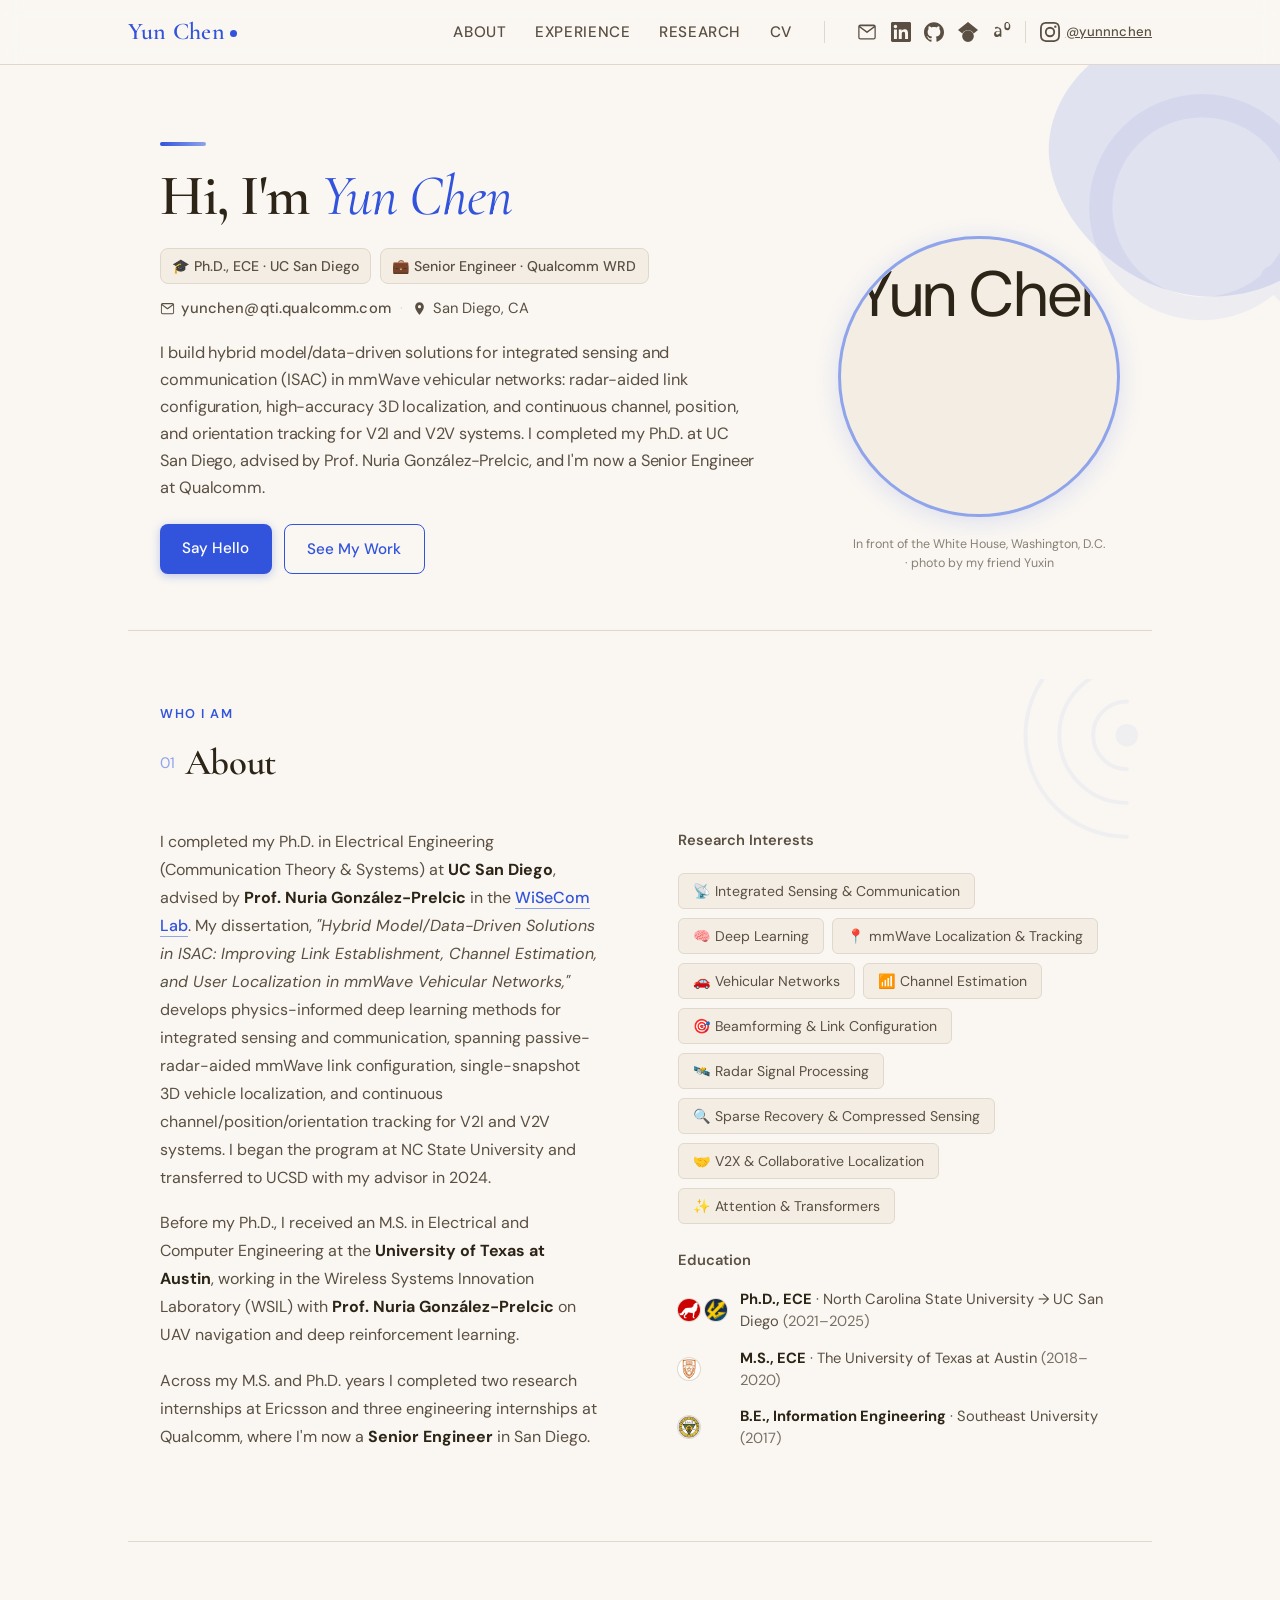
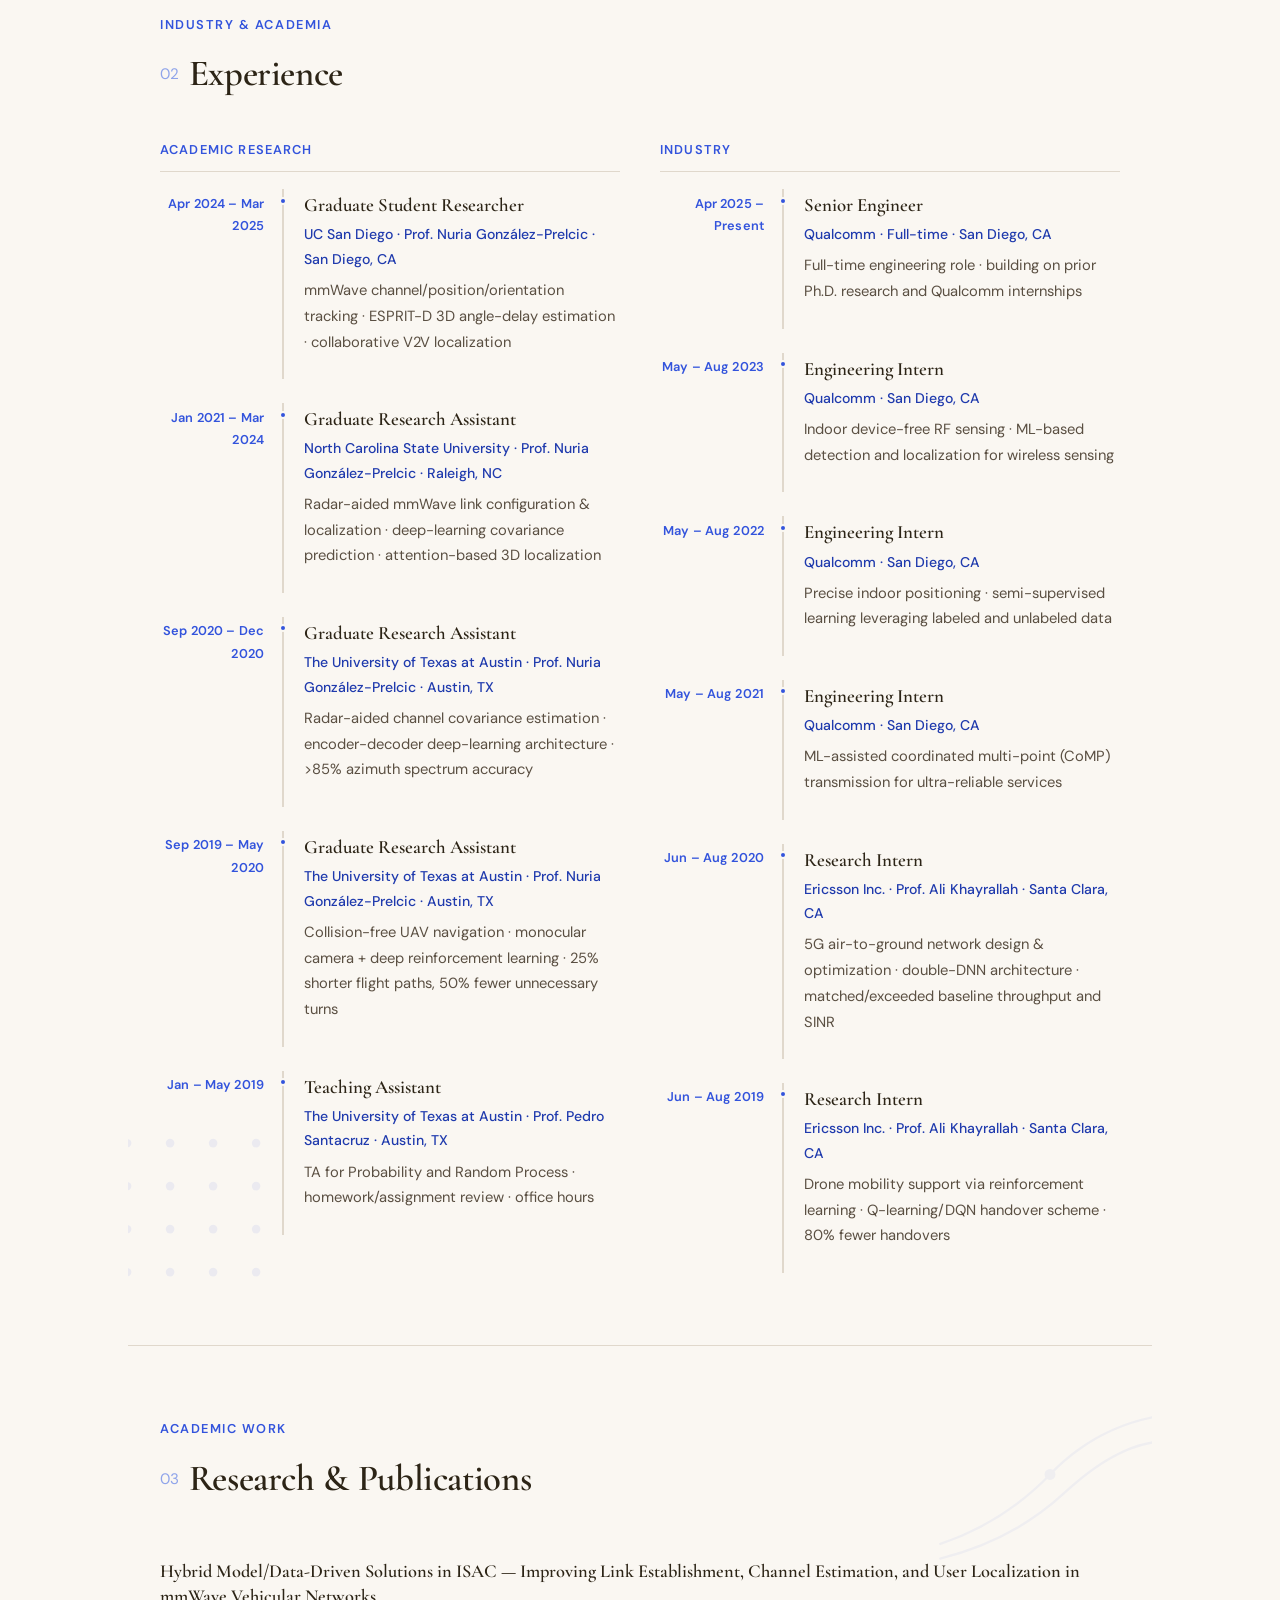
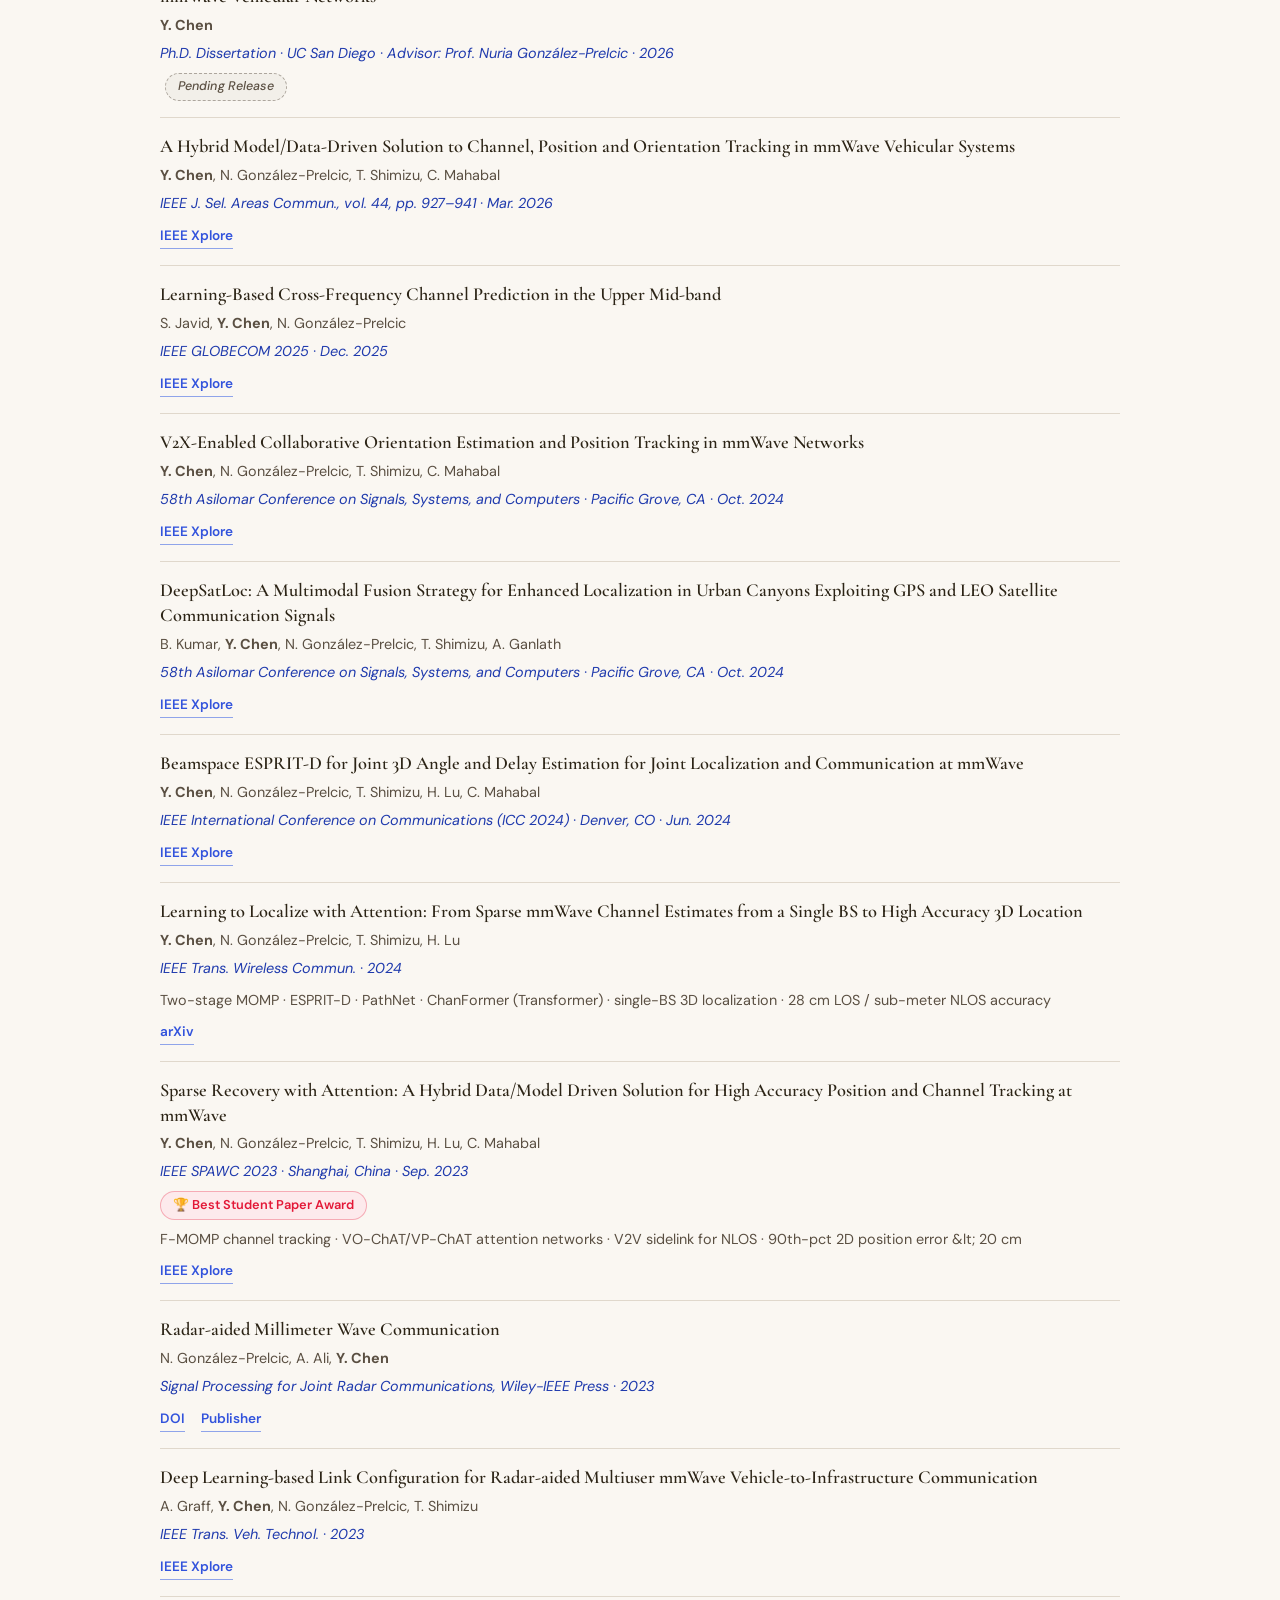
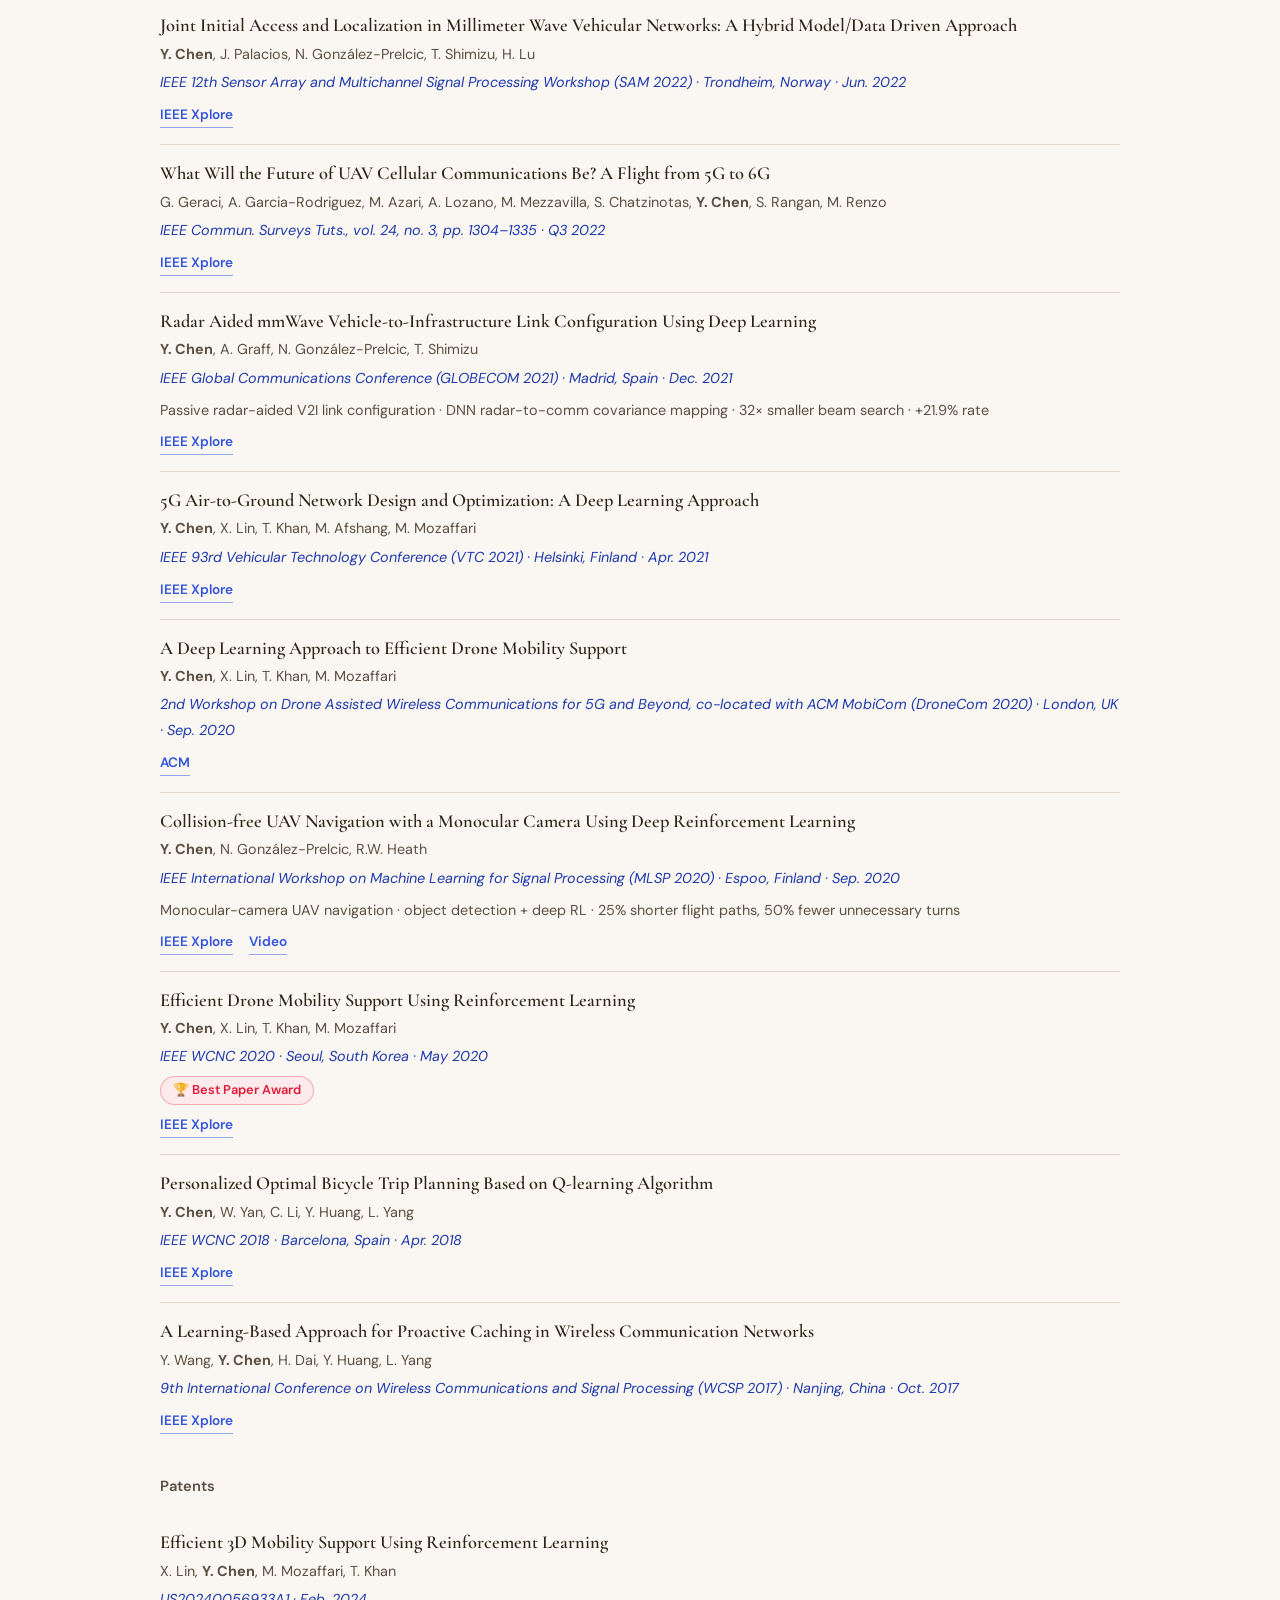
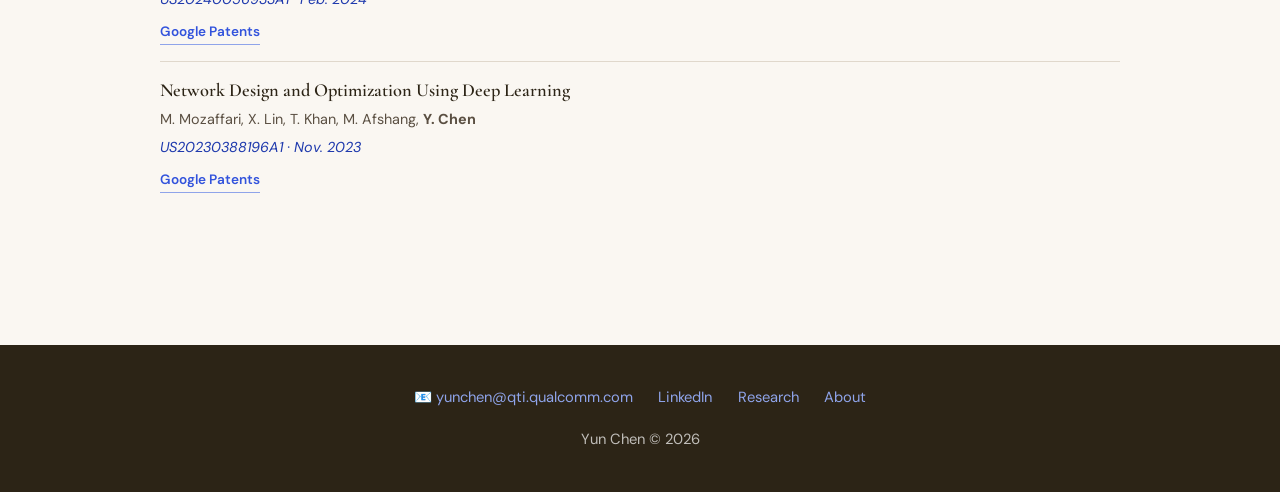
==== commit bfae7d44: "feat: add CV nav link, add 2023 Qualcomm internship, fix experience dates and descriptions" ====
--- a/index.html
+++ b/index.html
@@ -19,6 +19,7 @@
         <li><a href="#about">About</a></li>
         <li><a href="#experience">Experience</a></li>
         <li><a href="#publications">Research</a></li>
+        <li><a href="resume/resume.pdf" target="_blank" rel="noopener">CV</a></li>
       </ul>
       <ul class="nav-social">
         <li><a href="mailto:yunchen@qti.qualcomm.com" aria-label="Email" title="Email">
@@ -197,7 +198,7 @@
       <div class="timeline">
 
         <div class="tl-item">
-          <div class="tl-time">Mar 2024 – Apr 2025</div>
+          <div class="tl-time">Apr 2024 – Mar 2025</div>
           <div class="tl-body">
             <h3>Graduate Student Researcher</h3>
             <div class="org">UC San Diego · Prof. Nuria González-Prelcic · San Diego, CA</div>
@@ -215,7 +216,7 @@
         </div>
 
         <div class="tl-item">
-          <div class="tl-time">Sep 2020 – Jan 2021</div>
+          <div class="tl-time">Sep 2020 – Dec 2020</div>
           <div class="tl-body">
             <h3>Graduate Research Assistant</h3>
             <div class="org">The University of Texas at Austin · Prof. Nuria González-Prelcic · Austin, TX</div>
@@ -258,20 +259,29 @@
         </div>
 
         <div class="tl-item">
-          <div class="tl-time">May – Aug 2022</div>
+          <div class="tl-time">May – Aug 2023</div>
           <div class="tl-body">
             <h3>Engineering Intern</h3>
             <div class="org">Qualcomm · San Diego, CA</div>
-            <p>Second Qualcomm internship · applied research bridging academia and industry</p>
-          </div>
-        </div>
-
-        <div class="tl-item">
-          <div class="tl-time">May – Aug 2021</div>
+            <p>Indoor device-free RF sensing · ML-based detection and localization for wireless sensing</p>
+          </div>
+        </div>
+
+        <div class="tl-item">
+          <div class="tl-time">May – Aug 2022</div>
           <div class="tl-body">
             <h3>Engineering Intern</h3>
             <div class="org">Qualcomm · San Diego, CA</div>
-            <p>First Qualcomm internship · early Ph.D. program</p>
+            <p>Precise indoor positioning · semi-supervised learning leveraging labeled and unlabeled data</p>
+          </div>
+        </div>
+
+        <div class="tl-item">
+          <div class="tl-time">May – Aug 2021</div>
+          <div class="tl-body">
+            <h3>Engineering Intern</h3>
+            <div class="org">Qualcomm · San Diego, CA</div>
+            <p>ML-assisted coordinated multi-point (CoMP) transmission for ultra-reliable services</p>
           </div>
         </div>
 
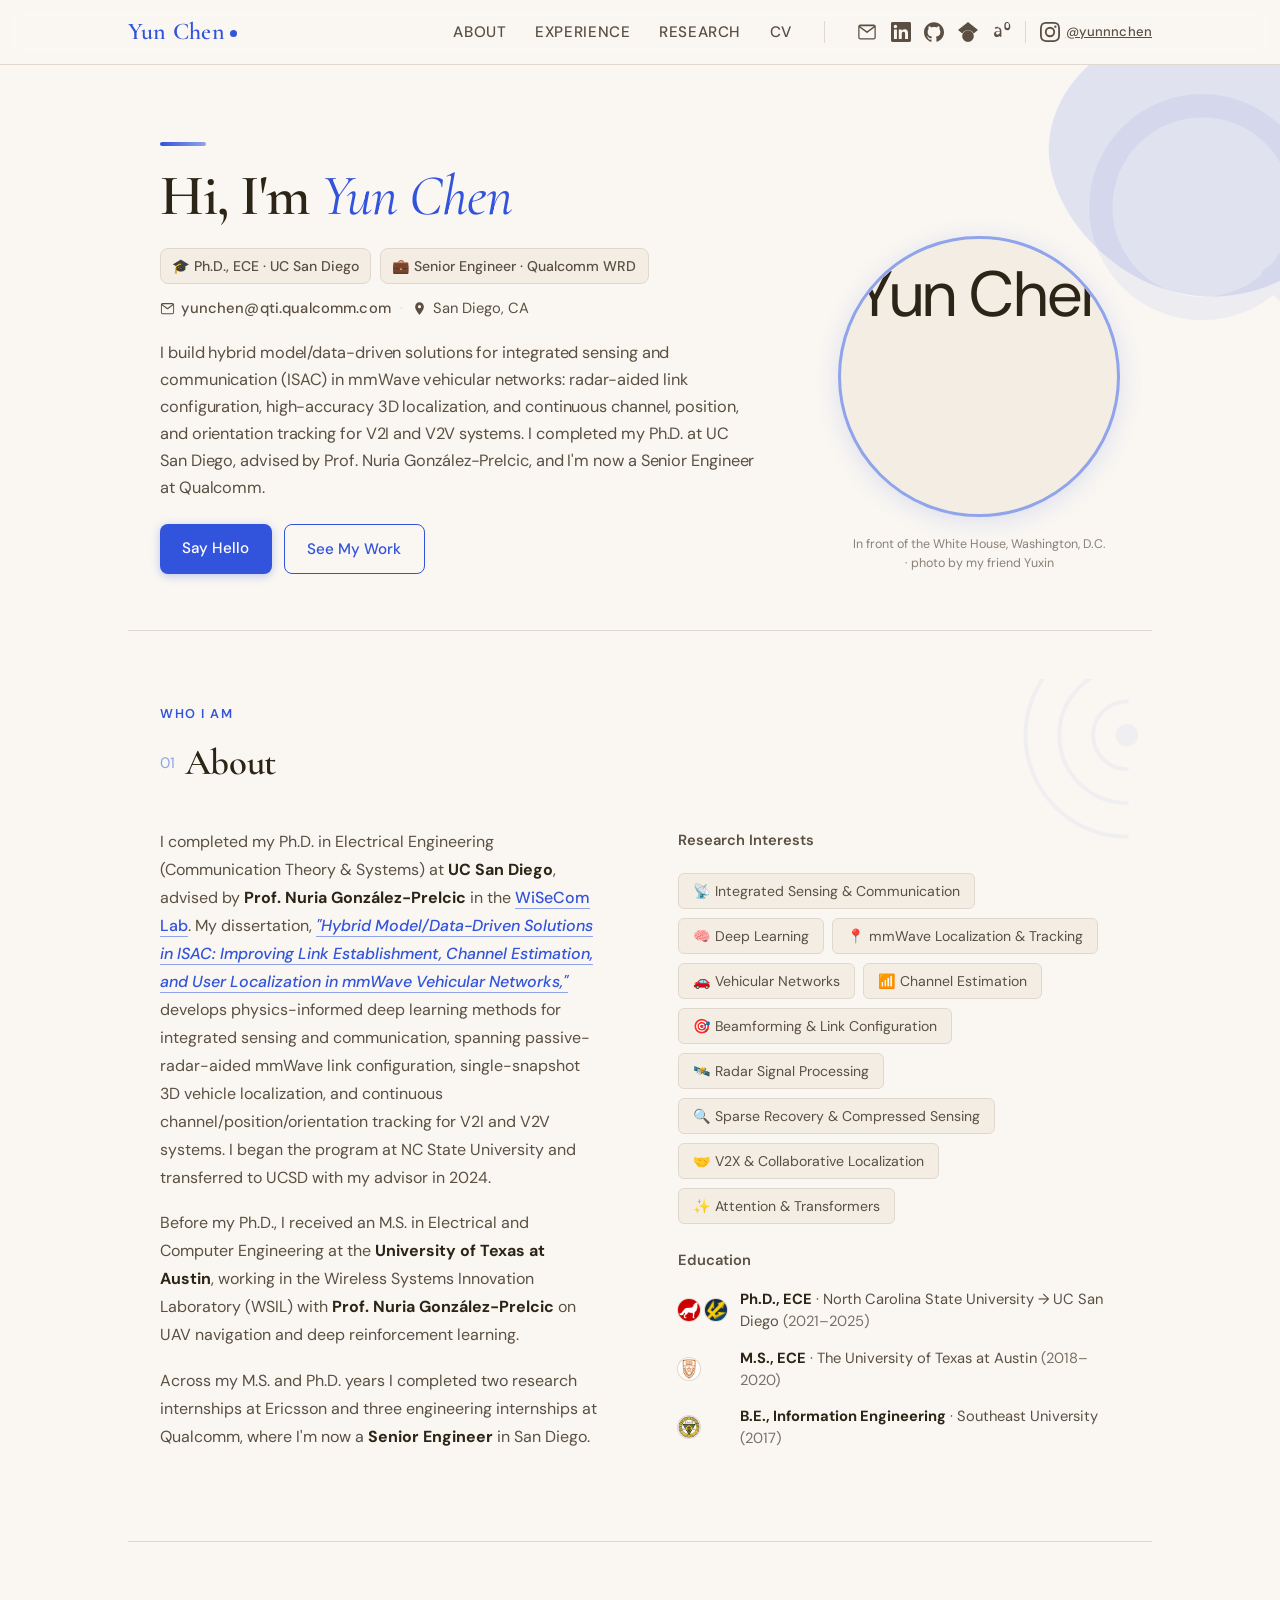
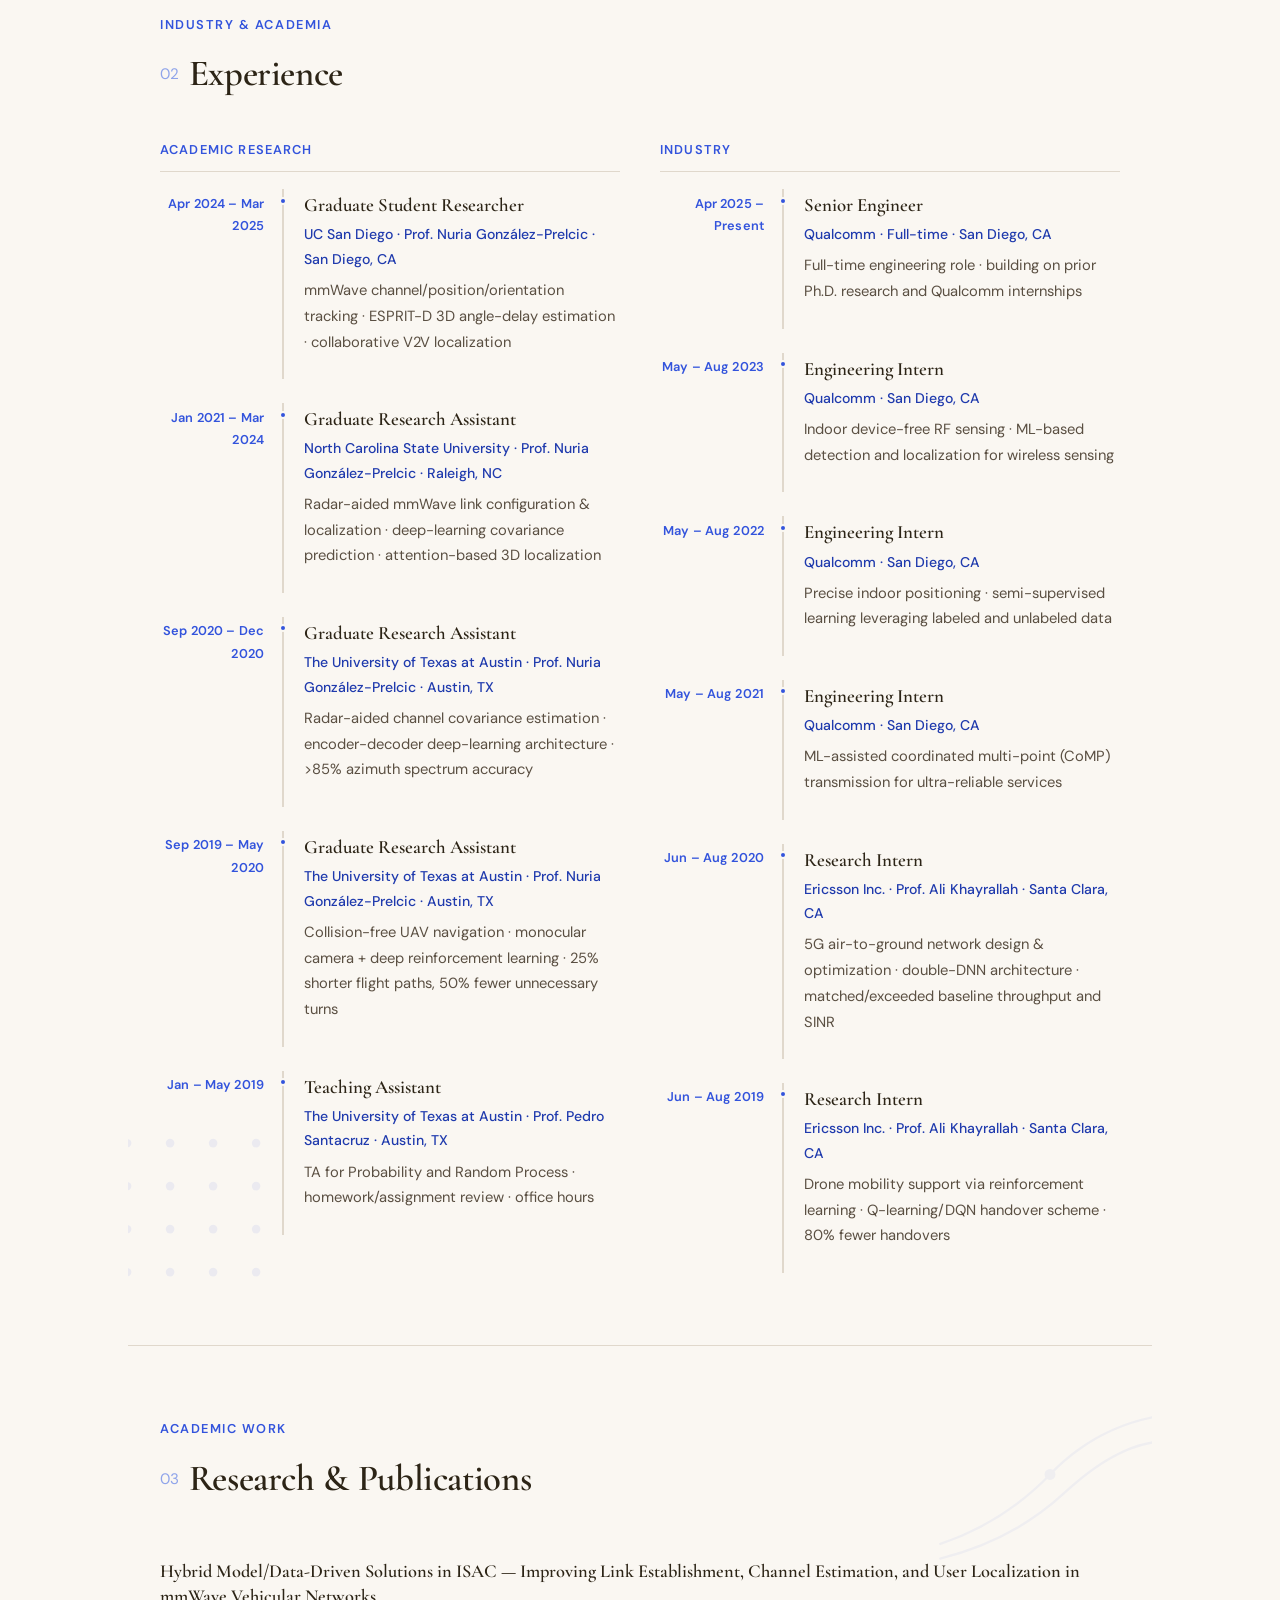
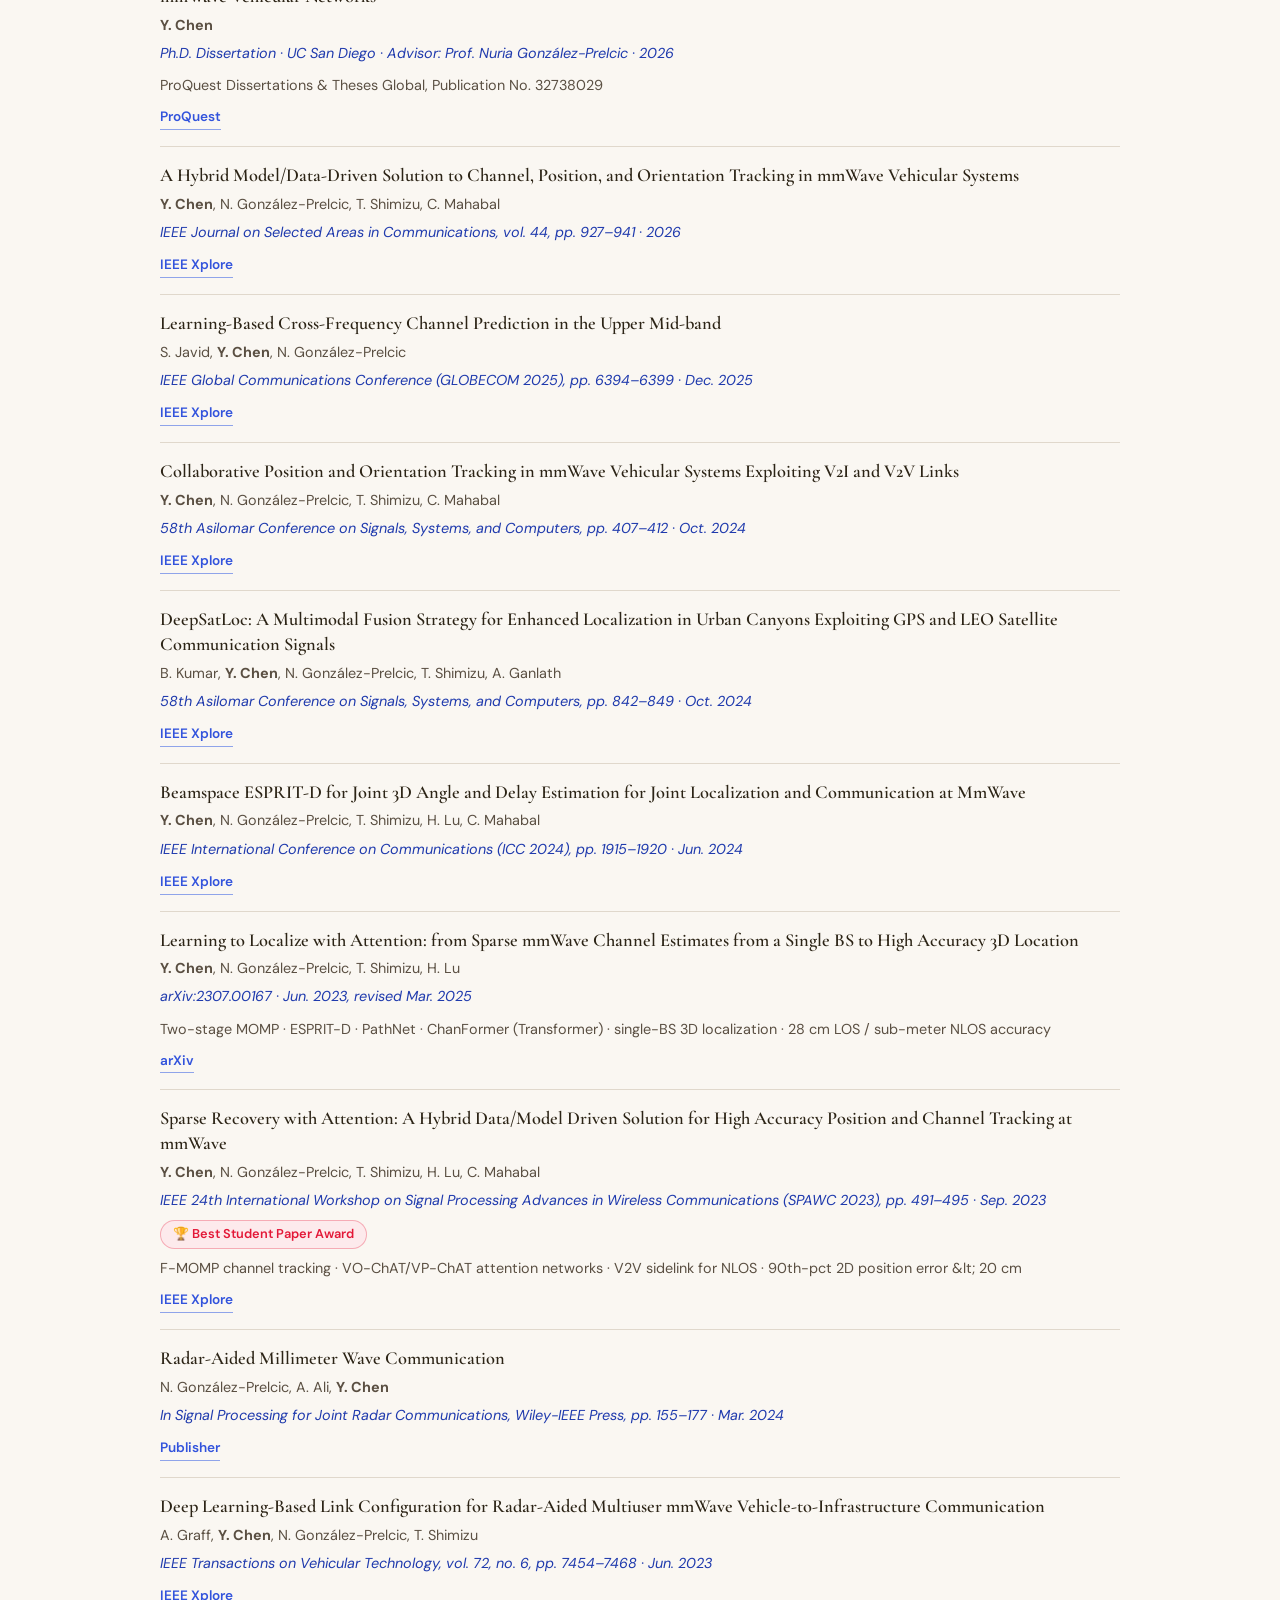
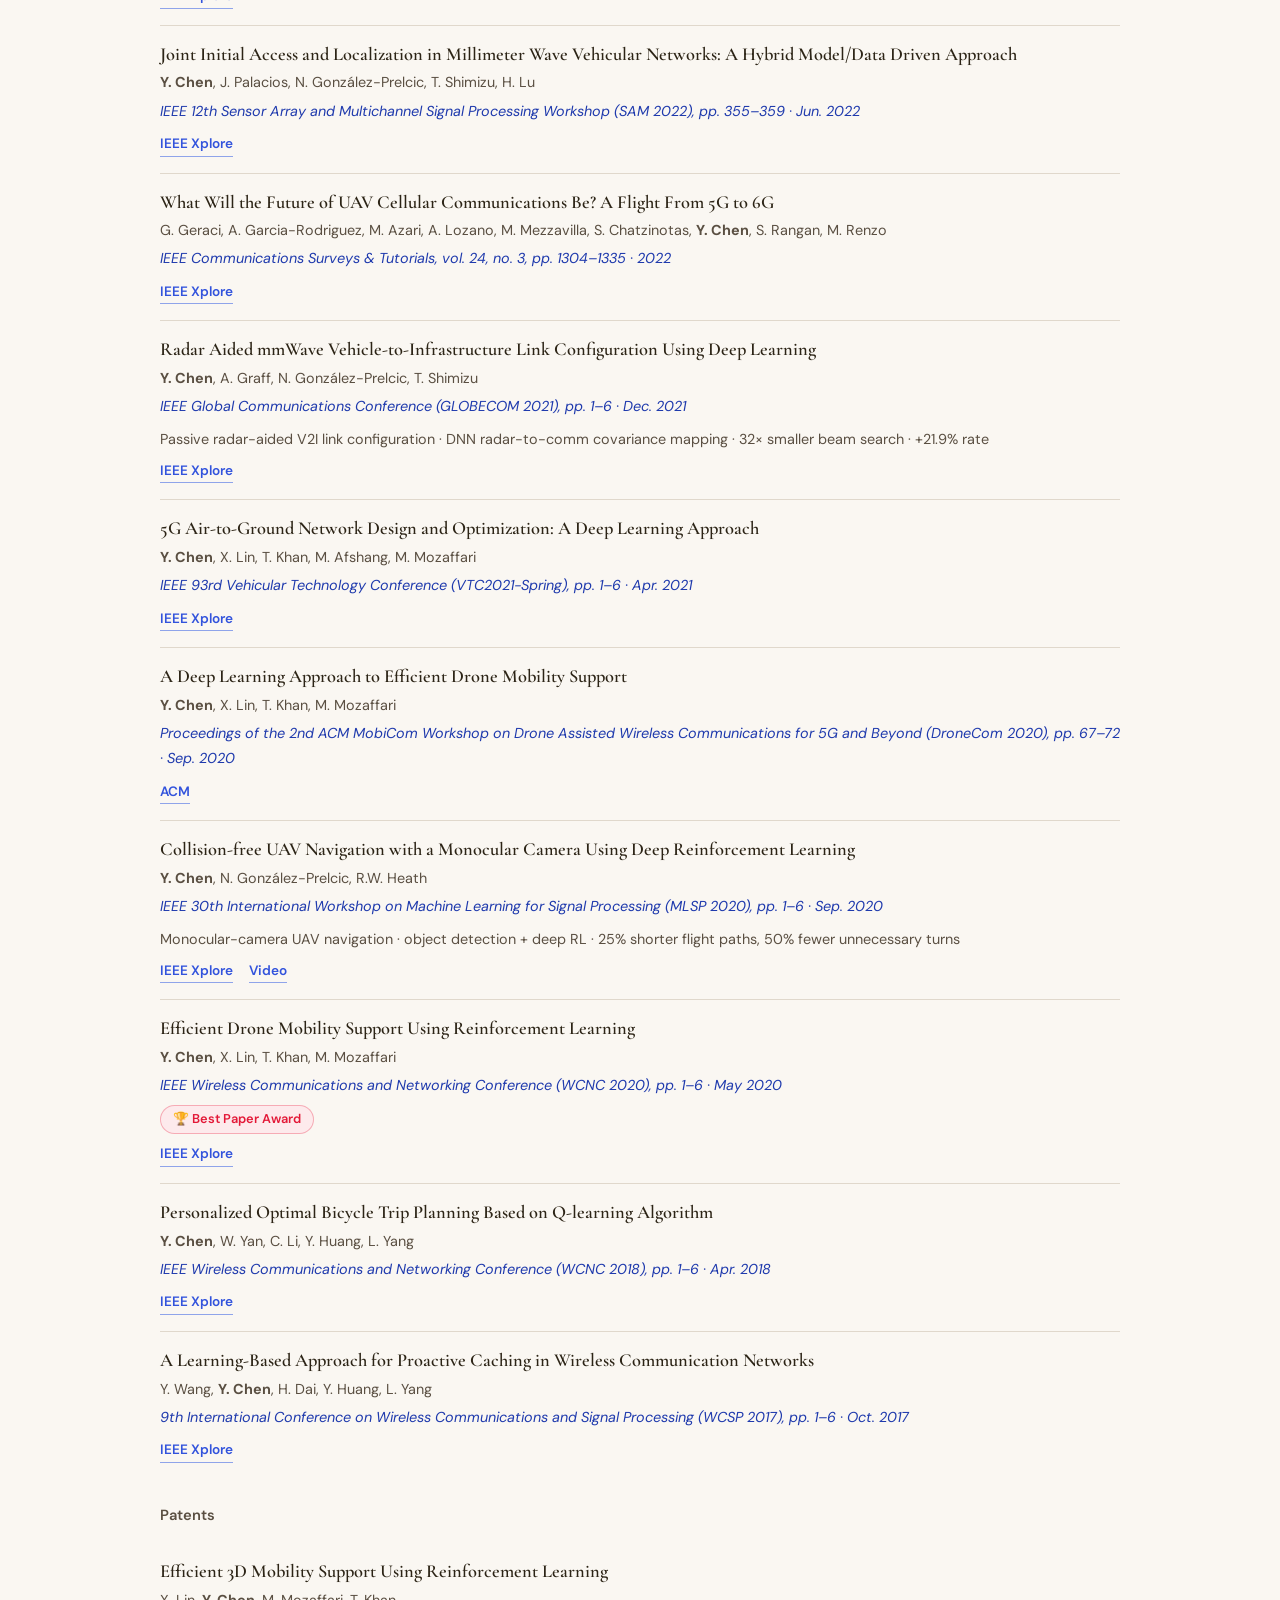
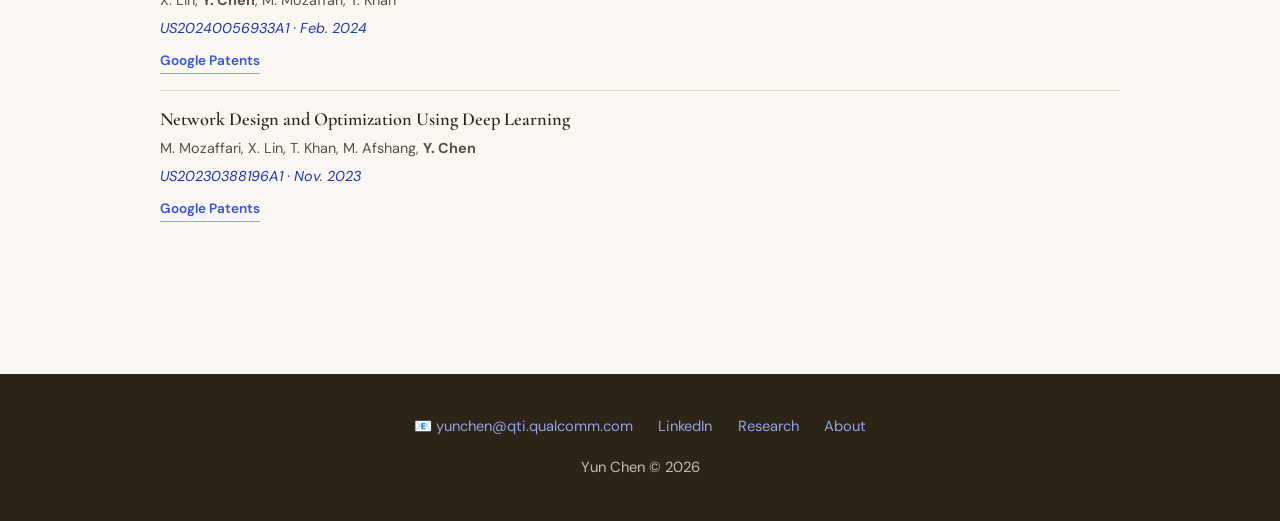
==== commit 5cca7a9f: "feat: update PhD dissertation publication info with ProQuest link and remove pending status" ====
--- a/index.html
+++ b/index.html
@@ -113,9 +113,9 @@
         Theory &amp; Systems) at <strong>UC San Diego</strong>,
         advised by <strong>Prof. Nuria González-Prelcic</strong> in the
         <a href="https://www.wisecomlab.com/" target="_blank" rel="noopener">WiSeCom Lab</a>. My
-        dissertation, <em>"Hybrid Model/Data-Driven Solutions in ISAC:
+        dissertation, <a href="https://www.proquest.com/docview/3373265746" target="_blank" rel="noopener"><em>"Hybrid Model/Data-Driven Solutions in ISAC:
         Improving Link Establishment, Channel Estimation, and User
-        Localization in mmWave Vehicular Networks,"</em> develops
+        Localization in mmWave Vehicular Networks,"</em></a> develops
         physics-informed deep learning methods for integrated sensing
         and communication, spanning passive-radar-aided mmWave link
         configuration, single-snapshot 3D vehicle localization, and
